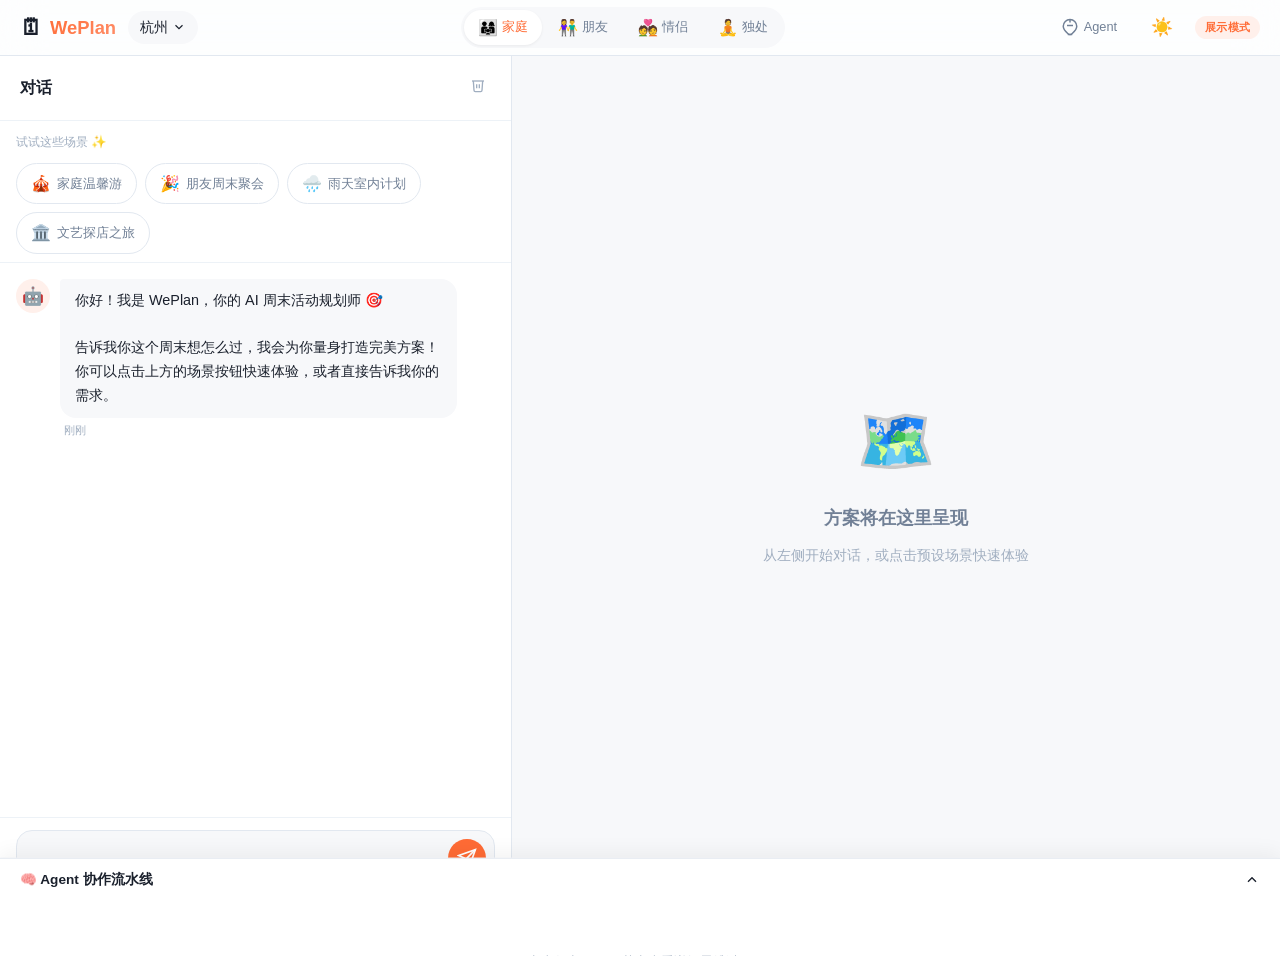
==== frontend/demo/index.html @ d8382e89 "feat: WePlan v1.0 — AI 周末生活规划师 美团 AI Hackathon 2026 赛题06 完整参赛作品  - 7-Agent 多智能体协作架构 (Orchestrator/Co" ====
<!DOCTYPE html>
<html lang="zh-CN" data-theme="light">
<head>
  <meta charset="UTF-8">
  <meta name="viewport" content="width=device-width, initial-scale=1.0">
  <title>WePlan · AI 周末生活规划师</title>
  <link rel="stylesheet" href="style.css">
  <link rel="icon" href="data:image/svg+xml,<svg xmlns='http://www.w3.org/2000/svg' viewBox='0 0 100 100'><text y='.9em' font-size='90'>🗓</text></svg>">
</head>
<body>
  <!-- 顶部导航栏 -->
  <nav class="navbar">
    <div class="nav-left">
      <div class="logo">
        <span class="logo-icon">🗓</span>
        <span class="logo-text">WePlan</span>
      </div>
      <div class="city-selector" id="citySelector">
        <span class="city-name">杭州</span>
        <svg class="chevron-down" width="16" height="16" viewBox="0 0 24 24" fill="none" stroke="currentColor" stroke-width="2"><polyline points="6 9 12 15 18 9"/></svg>
        <div class="city-dropdown" id="cityDropdown">
          <div class="city-option active" data-city="杭州">杭州</div>
          <div class="city-option" data-city="北京">北京</div>
          <div class="city-option" data-city="上海">上海</div>
          <div class="city-option" data-city="深圳">深圳</div>
          <div class="city-option" data-city="成都">成都</div>
        </div>
      </div>
    </div>
    <div class="nav-center">
      <div class="mode-tabs">
        <button class="mode-tab active" data-mode="family">
          <span class="mode-icon">👨‍👩‍👧</span>
          <span class="mode-label">家庭</span>
        </button>
        <button class="mode-tab" data-mode="friends">
          <span class="mode-icon">👫</span>
          <span class="mode-label">朋友</span>
        </button>
        <button class="mode-tab" data-mode="couple">
          <span class="mode-icon">💑</span>
          <span class="mode-label">情侣</span>
        </button>
        <button class="mode-tab" data-mode="solo">
          <span class="mode-icon">🧘</span>
          <span class="mode-label">独处</span>
        </button>
      </div>
    </div>
    <div class="nav-right">
      <button class="nav-btn thinking-toggle" id="thinkingToggle" title="Agent 思维面板">
        <svg width="18" height="18" viewBox="0 0 24 24" fill="none" stroke="currentColor" stroke-width="2"><path d="M12 2a9 9 0 0 1 9 9c0 3.9-3.2 7.2-6 9.6-.8.7-1.7 1.4-3 1.4s-2.2-.7-3-1.4C6.2 18.2 3 14.9 3 11a9 9 0 0 1 9-9z"/><path d="M9 22h6"/><path d="M12 2v4"/><path d="M8 10h8"/></svg>
        <span>Agent</span>
      </button>
      <button class="nav-btn theme-toggle" id="themeToggle" title="切换主题">
        <span class="theme-icon-light">☀️</span>
        <span class="theme-icon-dark">🌙</span>
      </button>
      <div class="mode-badge" id="modeBadge">展示模式</div>
    </div>
  </nav>

  <!-- 主内容区 -->
  <main class="main-content">
    <!-- 左侧聊天区 -->
    <aside class="chat-panel" id="chatPanel">
      <div class="chat-header">
        <h2>对话</h2>
        <button class="clear-btn" id="clearChat" title="清空对话">
          <svg width="16" height="16" viewBox="0 0 24 24" fill="none" stroke="currentColor" stroke-width="2"><polyline points="3 6 5 6 21 6"/><path d="M19 6l-1 14a2 2 0 0 1-2 2H8a2 2 0 0 1-2-2L5 6"/><path d="M10 11v6"/><path d="M14 11v6"/></svg>
        </button>
      </div>

      <!-- 预设场景区 -->
      <div class="preset-scenes" id="presetScenes">
        <div class="preset-title">试试这些场景 ✨</div>
        <div class="preset-buttons">
          <button class="preset-btn" data-case="family-park">
            <span class="preset-emoji">🎪</span>
            <span class="preset-text">家庭温馨游</span>
          </button>
          <button class="preset-btn" data-case="friends-gathering">
            <span class="preset-emoji">🎉</span>
            <span class="preset-text">朋友周末聚会</span>
          </button>
          <button class="preset-btn" data-case="rainy-indoor">
            <span class="preset-emoji">🌧️</span>
            <span class="preset-text">雨天室内计划</span>
          </button>
          <button class="preset-btn" data-case="culture-tour">
            <span class="preset-emoji">🏛️</span>
            <span class="preset-text">文艺探店之旅</span>
          </button>
        </div>
      </div>

      <!-- 消息列表 -->
      <div class="chat-messages" id="chatMessages">
        <div class="message ai-message welcome-message">
          <div class="avatar ai-avatar">🤖</div>
          <div class="message-content">
            <div class="message-bubble">
              你好！我是 WePlan，你的 AI 周末活动规划师 🎯<br><br>
              告诉我你这个周末想怎么过，我会为你量身打造完美方案！你可以点击上方的场景按钮快速体验，或者直接告诉我你的需求。
            </div>
            <div class="message-time">刚刚</div>
          </div>
        </div>
      </div>

      <!-- 输入区 -->
      <div class="chat-input-area">
        <div class="input-wrapper">
          <textarea class="chat-input" id="chatInput" placeholder="描述你的周末计划需求..." rows="1"></textarea>
          <button class="send-btn" id="sendBtn" title="发送">
            <svg width="20" height="20" viewBox="0 0 24 24" fill="none" stroke="currentColor" stroke-width="2"><line x1="22" y1="2" x2="11" y2="13"/><polygon points="22 2 15 22 11 13 2 9 22 2"/></svg>
          </button>
        </div>
      </div>
    </aside>

    <!-- 右侧方案预览面板 -->
    <section class="canvas-panel" id="canvasPanel">
      <!-- 空状态 -->
      <div class="canvas-empty" id="canvasEmpty">
        <div class="empty-illustration">
          <div class="empty-icon">🗺️</div>
          <h3>方案将在这里呈现</h3>
          <p>从左侧开始对话，或点击预设场景快速体验</p>
        </div>
      </div>

      <!-- 方案内容（初始隐藏） -->
      <div class="canvas-content" id="canvasContent" style="display:none;">
        <!-- Tab 标签 -->
        <div class="plan-tabs" id="planTabs">
          <button class="plan-tab active" data-plan="0">
            <span class="tab-icon">🌟</span> 方案 A
          </button>
          <button class="plan-tab" data-plan="1">
            <span class="tab-icon">💡</span> 方案 B
          </button>
          <button class="plan-tab" data-plan="2">
            <span class="tab-icon">🎯</span> 方案 C
          </button>
        </div>

        <!-- 方案标题区 -->
        <div class="plan-header" id="planHeader">
          <h2 class="plan-title" id="planTitle"></h2>
          <p class="plan-subtitle" id="planSubtitle"></p>
        </div>

        <!-- 雷达图对比区 -->
        <div class="radar-section" id="radarSection">
          <div class="radar-container">
            <canvas id="radarCanvas" width="280" height="280"></canvas>
          </div>
          <div class="radar-legend" id="radarLegend"></div>
        </div>

        <!-- 时间线区域 -->
        <div class="timeline-section" id="timelineSection">
          <h3 class="section-title">
            <svg width="18" height="18" viewBox="0 0 24 24" fill="none" stroke="currentColor" stroke-width="2"><circle cx="12" cy="12" r="10"/><polyline points="12 6 12 12 16 14"/></svg>
            行程安排
          </h3>
          <div class="timeline" id="timeline"></div>
        </div>

        <!-- 底部统计与操作 -->
        <div class="plan-footer" id="planFooter">
          <div class="plan-stats">
            <div class="stat-item">
              <span class="stat-icon">💰</span>
              <span class="stat-label">预计花费</span>
              <span class="stat-value" id="statCost">--</span>
            </div>
            <div class="stat-item">
              <span class="stat-icon">⏱</span>
              <span class="stat-label">总时长</span>
              <span class="stat-value" id="statDuration">--</span>
            </div>
            <div class="stat-item">
              <span class="stat-icon">📍</span>
              <span class="stat-label">活动数</span>
              <span class="stat-value" id="statCount">--</span>
            </div>
          </div>
          <div class="plan-actions">
            <button class="action-btn primary-btn" id="executeBtn">
              <span class="btn-icon">✅</span> 一键执行
            </button>
            <button class="action-btn secondary-btn" id="shareBtn">
              <span class="btn-icon">📤</span> 分享
            </button>
            <button class="action-btn secondary-btn" id="voteBtn">
              <span class="btn-icon">🗳</span> 投票
            </button>
          </div>
        </div>
      </div>
    </section>
  </main>

  <!-- Agent 思维面板 -->
  <div class="thinking-panel" id="thinkingPanel">
    <div class="thinking-toggle-bar" id="thinkingToggleBar">
      <span class="thinking-bar-label">🧠 Agent 协作流水线</span>
      <span class="thinking-bar-status" id="thinkingBarStatus"></span>
      <svg class="thinking-chevron" width="16" height="16" viewBox="0 0 24 24" fill="none" stroke="currentColor" stroke-width="2"><polyline points="18 15 12 9 6 15"/></svg>
    </div>
    <div class="thinking-content" id="thinkingContent">
      <div class="pipeline" id="pipeline"></div>
      <div class="agent-detail" id="agentDetail">
        <div class="detail-placeholder">点击任意 Agent 节点查看详细思维过程</div>
      </div>
    </div>
  </div>

  <!-- 投票弹窗 -->
  <div class="modal-overlay" id="voteModal" style="display:none;">
    <div class="modal-content vote-modal">
      <div class="modal-header">
        <h3>📊 方案投票</h3>
        <button class="modal-close" data-modal="voteModal">&times;</button>
      </div>
      <div class="modal-body" id="voteBody"></div>
      <div class="modal-footer">
        <button class="action-btn primary-btn" id="submitVote">提交投票</button>
      </div>
    </div>
  </div>

  <!-- 分享弹窗 -->
  <div class="modal-overlay" id="shareModal" style="display:none;">
    <div class="modal-content share-modal">
      <div class="modal-header">
        <h3>📤 分享方案</h3>
        <button class="modal-close" data-modal="shareModal">&times;</button>
      </div>
      <div class="modal-body share-body">
        <div class="share-preview" id="sharePreview"></div>
        <div class="share-link-area">
          <input type="text" class="share-link-input" id="shareLinkInput" readonly>
          <button class="copy-btn" id="copyLinkBtn">复制链接</button>
        </div>
        <div class="share-channels">
          <button class="share-channel" data-channel="wechat">
            <span class="channel-icon">💬</span>
            <span>微信</span>
          </button>
          <button class="share-channel" data-channel="weibo">
            <span class="channel-icon">📱</span>
            <span>微博</span>
          </button>
          <button class="share-channel" data-channel="link">
            <span class="channel-icon">🔗</span>
            <span>复制链接</span>
          </button>
        </div>
      </div>
    </div>
  </div>

  <!-- 执行进度弹窗 -->
  <div class="modal-overlay" id="executeModal" style="display:none;">
    <div class="modal-content execute-modal">
      <div class="modal-header">
        <h3>⚡ 一键执行</h3>
        <button class="modal-close" data-modal="executeModal">&times;</button>
      </div>
      <div class="modal-body" id="executeBody"></div>
    </div>
  </div>

  <!-- 移动端底部标签栏 -->
  <div class="mobile-tabs" id="mobileTabs">
    <button class="mobile-tab active" data-panel="chat">
      <svg width="20" height="20" viewBox="0 0 24 24" fill="none" stroke="currentColor" stroke-width="2"><path d="M21 15a2 2 0 0 1-2 2H7l-4 4V5a2 2 0 0 1 2-2h14a2 2 0 0 1 2 2z"/></svg>
      <span>对话</span>
    </button>
    <button class="mobile-tab" data-panel="canvas">
      <svg width="20" height="20" viewBox="0 0 24 24" fill="none" stroke="currentColor" stroke-width="2"><rect x="3" y="3" width="18" height="18" rx="2"/><line x1="3" y1="9" x2="21" y2="9"/><line x1="9" y1="21" x2="9" y2="9"/></svg>
      <span>方案</span>
    </button>
  </div>

  <script src="app.js"></script>
</body>
</html>
---- frontend/demo/style.css ----
/* ============================================================
   WePlan · AI 周末生活规划师 — 样式表
   ============================================================ */

/* ---------- CSS 变量 / 主题系统 ---------- */
:root,
[data-theme="light"] {
  --primary: #FF6B35;
  --primary-hover: #E85A28;
  --primary-light: #FFF0EB;
  --primary-glass: rgba(255, 107, 53, 0.12);
  --accent: #2B6CB0;
  --accent-light: #EBF4FF;
  --success: #38A169;
  --success-light: #E6FFFA;
  --warning: #ECC94B;
  --warning-light: #FFFFF0;
  --danger: #E53E3E;
  --danger-light: #FFF5F5;

  --bg: #F7F8FA;
  --bg-alt: #FFFFFF;
  --card: #FFFFFF;
  --card-hover: #F7F8FA;
  --text: #1A202C;
  --text-secondary: #718096;
  --text-muted: #A0AEC0;
  --border: #E2E8F0;
  --border-light: #EDF2F7;
  --shadow-sm: 0 1px 3px rgba(0,0,0,.06);
  --shadow-md: 0 4px 12px rgba(0,0,0,.08);
  --shadow-lg: 0 8px 30px rgba(0,0,0,.1);
  --shadow-xl: 0 20px 60px rgba(0,0,0,.12);

  --nav-bg: rgba(255,255,255,.78);
  --chat-bg: #FFFFFF;
  --user-bubble: #2B6CB0;
  --user-bubble-text: #FFFFFF;
  --ai-bubble: #F7F8FA;
  --ai-bubble-text: #1A202C;
  --input-bg: #F7F8FA;
  --modal-overlay: rgba(0,0,0,.45);
  --radius-sm: 8px;
  --radius-md: 12px;
  --radius-lg: 16px;
  --radius-xl: 20px;
  --radius-full: 9999px;
  --transition-fast: 150ms ease;
  --transition-normal: 250ms ease;
  --transition-slow: 400ms cubic-bezier(.4,0,.2,1);
}

[data-theme="dark"] {
  --bg: #0F0F0F;
  --bg-alt: #161616;
  --card: #1A1A1A;
  --card-hover: #222222;
  --text: #E2E8F0;
  --text-secondary: #A0AEC0;
  --text-muted: #4A5568;
  --border: #2D3748;
  --border-light: #1E2533;
  --shadow-sm: 0 1px 3px rgba(0,0,0,.3);
  --shadow-md: 0 4px 12px rgba(0,0,0,.4);
  --shadow-lg: 0 8px 30px rgba(0,0,0,.5);
  --shadow-xl: 0 20px 60px rgba(0,0,0,.6);

  --nav-bg: rgba(15,15,15,.85);
  --chat-bg: #161616;
  --primary-light: #2A1A12;
  --accent-light: #1A2535;
  --success-light: #1A2E25;
  --user-bubble: #2B6CB0;
  --user-bubble-text: #FFFFFF;
  --ai-bubble: #222222;
  --ai-bubble-text: #E2E8F0;
  --input-bg: #1A1A1A;
  --modal-overlay: rgba(0,0,0,.7);
}

/* ---------- Reset ---------- */
*,
*::before,
*::after {
  margin: 0;
  padding: 0;
  box-sizing: border-box;
}

html {
  font-size: 16px;
  scroll-behavior: smooth;
  -webkit-font-smoothing: antialiased;
  -moz-osx-font-smoothing: grayscale;
}

body {
  font-family: -apple-system, BlinkMacSystemFont, "Segoe UI", Roboto,
    "Helvetica Neue", Arial, "PingFang SC", "Microsoft YaHei", sans-serif;
  background: var(--bg);
  color: var(--text);
  line-height: 1.6;
  overflow: hidden;
  height: 100vh;
}

button {
  cursor: pointer;
  border: none;
  background: none;
  font: inherit;
  color: inherit;
}

input, textarea {
  border: none;
  outline: none;
  font: inherit;
  color: inherit;
  background: none;
}

/* ---------- 导航栏 ---------- */
.navbar {
  position: fixed;
  top: 0;
  left: 0;
  right: 0;
  z-index: 100;
  height: 56px;
  display: flex;
  align-items: center;
  justify-content: space-between;
  padding: 0 20px;
  background: var(--nav-bg);
  backdrop-filter: blur(20px) saturate(1.8);
  -webkit-backdrop-filter: blur(20px) saturate(1.8);
  border-bottom: 1px solid var(--border);
}

.nav-left,
.nav-right {
  display: flex;
  align-items: center;
  gap: 12px;
}

.logo {
  display: flex;
  align-items: center;
  gap: 8px;
  font-weight: 700;
  font-size: 1.15rem;
  user-select: none;
}

.logo-icon {
  font-size: 1.4rem;
}

.logo-text {
  background: linear-gradient(135deg, var(--primary), #FF8F6B);
  -webkit-background-clip: text;
  -webkit-text-fill-color: transparent;
  background-clip: text;
}

/* 城市选择器 */
.city-selector {
  position: relative;
  display: flex;
  align-items: center;
  gap: 4px;
  padding: 5px 12px;
  border-radius: var(--radius-full);
  background: var(--input-bg);
  cursor: pointer;
  font-size: .875rem;
  transition: background var(--transition-fast);
}

.city-selector:hover {
  background: var(--border);
}

.chevron-down {
  width: 14px;
  height: 14px;
  transition: transform var(--transition-fast);
}

.city-selector.open .chevron-down {
  transform: rotate(180deg);
}

.city-dropdown {
  position: absolute;
  top: calc(100% + 6px);
  left: 0;
  min-width: 120px;
  background: var(--card);
  border: 1px solid var(--border);
  border-radius: var(--radius-md);
  box-shadow: var(--shadow-lg);
  opacity: 0;
  visibility: hidden;
  transform: translateY(-8px);
  transition: all var(--transition-fast);
  z-index: 10;
}

.city-selector.open .city-dropdown {
  opacity: 1;
  visibility: visible;
  transform: translateY(0);
}

.city-option {
  padding: 8px 14px;
  font-size: .875rem;
  cursor: pointer;
  transition: background var(--transition-fast);
}

.city-option:first-child { border-radius: var(--radius-md) var(--radius-md) 0 0; }
.city-option:last-child { border-radius: 0 0 var(--radius-md) var(--radius-md); }
.city-option:hover { background: var(--primary-light); color: var(--primary); }
.city-option.active { color: var(--primary); font-weight: 600; }

/* 模式切换标签 */
.nav-center {
  display: flex;
  align-items: center;
}

.mode-tabs {
  display: flex;
  gap: 2px;
  padding: 3px;
  background: var(--input-bg);
  border-radius: var(--radius-full);
}

.mode-tab {
  display: flex;
  align-items: center;
  gap: 4px;
  padding: 5px 14px;
  border-radius: var(--radius-full);
  font-size: .8rem;
  font-weight: 500;
  color: var(--text-secondary);
  transition: all var(--transition-fast);
}

.mode-tab:hover {
  color: var(--text);
}

.mode-tab.active {
  background: var(--card);
  color: var(--primary);
  box-shadow: var(--shadow-sm);
}

.mode-icon { font-size: 1rem; }
.mode-label { white-space: nowrap; }

/* 右侧按钮 */
.nav-btn {
  display: flex;
  align-items: center;
  gap: 5px;
  padding: 6px 12px;
  border-radius: var(--radius-full);
  font-size: .8rem;
  color: var(--text-secondary);
  transition: all var(--transition-fast);
}

.nav-btn:hover {
  background: var(--input-bg);
  color: var(--text);
}

.nav-btn.active {
  background: var(--primary-light);
  color: var(--primary);
}

.theme-toggle {
  padding: 6px 10px;
  font-size: 1.1rem;
}

[data-theme="light"] .theme-icon-dark,
[data-theme="dark"] .theme-icon-light {
  display: none;
}

.mode-badge {
  padding: 3px 10px;
  border-radius: var(--radius-full);
  font-size: .7rem;
  font-weight: 600;
  background: var(--primary-light);
  color: var(--primary);
  letter-spacing: .02em;
}

.mode-badge.live {
  background: var(--success-light);
  color: var(--success);
}

/* ---------- 主内容布局 ---------- */
.main-content {
  display: flex;
  height: calc(100vh - 56px);
  margin-top: 56px;
}

/* ---------- 聊天面板 ---------- */
.chat-panel {
  width: 40%;
  min-width: 340px;
  max-width: 520px;
  display: flex;
  flex-direction: column;
  background: var(--chat-bg);
  border-right: 1px solid var(--border);
}

.chat-header {
  display: flex;
  align-items: center;
  justify-content: space-between;
  padding: 14px 20px;
  border-bottom: 1px solid var(--border-light);
}

.chat-header h2 {
  font-size: 1rem;
  font-weight: 600;
}

.clear-btn {
  padding: 5px;
  border-radius: var(--radius-sm);
  color: var(--text-muted);
  transition: all var(--transition-fast);
}

.clear-btn:hover {
  background: var(--danger-light);
  color: var(--danger);
}

/* 预设场景 */
.preset-scenes {
  padding: 12px 16px 8px;
  border-bottom: 1px solid var(--border-light);
}

.preset-title {
  font-size: .78rem;
  color: var(--text-muted);
  margin-bottom: 10px;
  font-weight: 500;
}

.preset-buttons {
  display: flex;
  flex-wrap: wrap;
  gap: 8px;
}

.preset-btn {
  display: flex;
  align-items: center;
  gap: 6px;
  padding: 7px 14px;
  border-radius: var(--radius-full);
  border: 1px solid var(--border);
  background: var(--bg-alt);
  font-size: .82rem;
  color: var(--text-secondary);
  transition: all var(--transition-fast);
  white-space: nowrap;
}

.preset-btn:hover {
  border-color: var(--primary);
  color: var(--primary);
  background: var(--primary-light);
  transform: translateY(-1px);
  box-shadow: var(--shadow-sm);
}

.preset-btn:active {
  transform: translateY(0);
}

.preset-emoji {
  font-size: 1rem;
}

/* 消息列表 */
.chat-messages {
  flex: 1;
  overflow-y: auto;
  padding: 16px;
  display: flex;
  flex-direction: column;
  gap: 16px;
  scroll-behavior: smooth;
}

.chat-messages::-webkit-scrollbar {
  width: 5px;
}

.chat-messages::-webkit-scrollbar-track {
  background: transparent;
}

.chat-messages::-webkit-scrollbar-thumb {
  background: var(--border);
  border-radius: 3px;
}

/* 消息气泡 */
.message {
  display: flex;
  gap: 10px;
  max-width: 92%;
  animation: messageSlideIn .35s cubic-bezier(.4,0,.2,1);
}

.user-message {
  align-self: flex-end;
  flex-direction: row-reverse;
}

.avatar {
  width: 34px;
  height: 34px;
  border-radius: 50%;
  display: flex;
  align-items: center;
  justify-content: center;
  font-size: 1.1rem;
  flex-shrink: 0;
}

.ai-avatar {
  background: var(--primary-light);
}

.user-avatar {
  background: var(--accent-light);
}

.message-content {
  display: flex;
  flex-direction: column;
  gap: 4px;
}

.user-message .message-content {
  align-items: flex-end;
}

.message-bubble {
  padding: 10px 15px;
  border-radius: var(--radius-lg);
  font-size: .9rem;
  line-height: 1.65;
  word-break: break-word;
}

.ai-message .message-bubble {
  background: var(--ai-bubble);
  color: var(--ai-bubble-text);
  border-top-left-radius: 4px;
}

.user-message .message-bubble {
  background: var(--user-bubble);
  color: var(--user-bubble-text);
  border-top-right-radius: 4px;
}

.message-time {
  font-size: .7rem;
  color: var(--text-muted);
  padding: 0 4px;
}

/* 打字机光标 */
.typing-cursor::after {
  content: "▋";
  animation: blink .8s infinite;
  color: var(--primary);
  margin-left: 2px;
}

@keyframes blink {
  0%, 100% { opacity: 1; }
  50% { opacity: 0; }
}

@keyframes messageSlideIn {
  from {
    opacity: 0;
    transform: translateY(12px);
  }
  to {
    opacity: 1;
    transform: translateY(0);
  }
}

/* 输入区 */
.chat-input-area {
  padding: 12px 16px 14px;
  border-top: 1px solid var(--border-light);
  background: var(--chat-bg);
}

.input-wrapper {
  display: flex;
  align-items: flex-end;
  gap: 8px;
  padding: 8px 8px 8px 16px;
  border-radius: var(--radius-lg);
  background: var(--input-bg);
  border: 1.5px solid var(--border);
  transition: border-color var(--transition-fast), box-shadow var(--transition-fast);
}

.input-wrapper:focus-within {
  border-color: var(--primary);
  box-shadow: 0 0 0 3px var(--primary-glass);
}

.chat-input {
  flex: 1;
  resize: none;
  max-height: 120px;
  font-size: .9rem;
  line-height: 1.5;
  background: transparent;
  color: var(--text);
}

.chat-input::placeholder {
  color: var(--text-muted);
}

.send-btn {
  width: 38px;
  height: 38px;
  border-radius: 50%;
  display: flex;
  align-items: center;
  justify-content: center;
  background: var(--primary);
  color: white;
  transition: all var(--transition-fast);
  flex-shrink: 0;
}

.send-btn:hover {
  background: var(--primary-hover);
  transform: scale(1.05);
}

.send-btn:active {
  transform: scale(.95);
}

/* ---------- 方案预览面板 ---------- */
.canvas-panel {
  flex: 1;
  overflow-y: auto;
  background: var(--bg);
  position: relative;
}

.canvas-panel::-webkit-scrollbar {
  width: 6px;
}

.canvas-panel::-webkit-scrollbar-thumb {
  background: var(--border);
  border-radius: 3px;
}

/* 空状态 */
.canvas-empty {
  display: flex;
  align-items: center;
  justify-content: center;
  height: 100%;
  text-align: center;
  padding: 40px;
}

.empty-illustration {
  display: flex;
  flex-direction: column;
  align-items: center;
  gap: 12px;
}

.empty-icon {
  font-size: 4rem;
  animation: float 3s ease-in-out infinite;
}

@keyframes float {
  0%, 100% { transform: translateY(0); }
  50% { transform: translateY(-10px); }
}

.empty-illustration h3 {
  font-size: 1.1rem;
  font-weight: 600;
  color: var(--text-secondary);
}

.empty-illustration p {
  font-size: .875rem;
  color: var(--text-muted);
}

/* 方案 Tab */
.canvas-content {
  padding: 0;
}

.plan-tabs {
  display: flex;
  gap: 4px;
  padding: 14px 20px 0;
  border-bottom: 1px solid var(--border-light);
  background: var(--bg-alt);
  position: sticky;
  top: 0;
  z-index: 10;
}

.plan-tab {
  padding: 10px 20px;
  font-size: .875rem;
  font-weight: 500;
  color: var(--text-secondary);
  border-bottom: 2.5px solid transparent;
  transition: all var(--transition-fast);
  display: flex;
  align-items: center;
  gap: 6px;
}

.plan-tab:hover {
  color: var(--text);
}

.plan-tab.active {
  color: var(--primary);
  border-bottom-color: var(--primary);
}

.tab-icon {
  font-size: 1rem;
}

/* 方案头部 */
.plan-header {
  padding: 20px 24px 12px;
}

.plan-title {
  font-size: 1.3rem;
  font-weight: 700;
  margin-bottom: 4px;
}

.plan-subtitle {
  font-size: .875rem;
  color: var(--text-secondary);
}

/* 雷达图 */
.radar-section {
  padding: 12px 24px 20px;
  display: flex;
  align-items: center;
  gap: 20px;
}

.radar-container {
  flex-shrink: 0;
}

#radarCanvas {
  display: block;
}

.radar-legend {
  display: flex;
  flex-direction: column;
  gap: 8px;
}

.legend-item {
  display: flex;
  align-items: center;
  gap: 8px;
  font-size: .82rem;
}

.legend-dot {
  width: 10px;
  height: 10px;
  border-radius: 50%;
  flex-shrink: 0;
}

/* 时间线 */
.timeline-section {
  padding: 0 24px 20px;
}

.section-title {
  display: flex;
  align-items: center;
  gap: 8px;
  font-size: .95rem;
  font-weight: 600;
  margin-bottom: 16px;
  color: var(--text);
}

.timeline {
  position: relative;
  padding-left: 28px;
}

.timeline::before {
  content: "";
  position: absolute;
  left: 9px;
  top: 8px;
  bottom: 8px;
  width: 2px;
  background: var(--border);
  border-radius: 1px;
}

.timeline-item {
  position: relative;
  margin-bottom: 16px;
  opacity: 0;
  transform: translateY(16px);
  animation: timelineAppear .5s cubic-bezier(.4,0,.2,1) forwards;
}

.timeline-item:last-child {
  margin-bottom: 0;
}

.timeline-dot {
  position: absolute;
  left: -28px;
  top: 16px;
  width: 20px;
  height: 20px;
  border-radius: 50%;
  background: var(--card);
  border: 2.5px solid var(--primary);
  display: flex;
  align-items: center;
  justify-content: center;
  font-size: .6rem;
  z-index: 2;
}

.timeline-dot.completed {
  background: var(--success);
  border-color: var(--success);
  color: white;
}

.timeline-dot.completed::after {
  content: "✓";
  font-size: .7rem;
  font-weight: bold;
}

.timeline-card {
  background: var(--card);
  border: 1px solid var(--border);
  border-radius: var(--radius-md);
  padding: 14px 16px;
  transition: all var(--transition-fast);
  cursor: pointer;
}

.timeline-card:hover {
  border-color: var(--primary);
  box-shadow: var(--shadow-md);
  transform: translateX(4px);
}

.timeline-card-header {
  display: flex;
  align-items: flex-start;
  justify-content: space-between;
  margin-bottom: 6px;
}

.timeline-time {
  font-size: .78rem;
  font-weight: 600;
  color: var(--primary);
  white-space: nowrap;
}

.timeline-card-title {
  display: flex;
  align-items: center;
  gap: 8px;
  font-size: .95rem;
  font-weight: 600;
}

.timeline-card-title .activity-icon {
  font-size: 1.15rem;
}

.timeline-card-subtitle {
  font-size: .82rem;
  color: var(--text-secondary);
  margin-bottom: 8px;
}

.timeline-tags {
  display: flex;
  flex-wrap: wrap;
  gap: 6px;
}

.timeline-tag {
  padding: 2px 10px;
  border-radius: var(--radius-full);
  font-size: .72rem;
  font-weight: 500;
}

.tag-rating {
  background: var(--warning-light);
  color: #B7791F;
}

.tag-price {
  background: var(--success-light);
  color: var(--success);
}

.tag-status {
  background: var(--accent-light);
  color: var(--accent);
}

.tag-booked {
  background: var(--success-light);
  color: var(--success);
}

.timeline-card-detail {
  margin-top: 10px;
  padding-top: 10px;
  border-top: 1px solid var(--border-light);
  font-size: .82rem;
  color: var(--text-secondary);
  line-height: 1.7;
  display: none;
}

.timeline-card.expanded .timeline-card-detail {
  display: block;
  animation: expandIn .3s ease;
}

@keyframes expandIn {
  from { opacity: 0; max-height: 0; }
  to { opacity: 1; max-height: 200px; }
}

@keyframes timelineAppear {
  to {
    opacity: 1;
    transform: translateY(0);
  }
}

/* 底部统计与操作 */
.plan-footer {
  padding: 16px 24px 24px;
  border-top: 1px solid var(--border-light);
  margin-top: 8px;
}

.plan-stats {
  display: flex;
  gap: 12px;
  margin-bottom: 16px;
}

.stat-item {
  flex: 1;
  display: flex;
  flex-direction: column;
  align-items: center;
  gap: 4px;
  padding: 12px;
  background: var(--bg);
  border-radius: var(--radius-md);
  border: 1px solid var(--border-light);
}

.stat-icon {
  font-size: 1.3rem;
}

.stat-label {
  font-size: .72rem;
  color: var(--text-muted);
}

.stat-value {
  font-size: 1.1rem;
  font-weight: 700;
  color: var(--text);
}

.plan-actions {
  display: flex;
  gap: 10px;
}

.action-btn {
  flex: 1;
  display: flex;
  align-items: center;
  justify-content: center;
  gap: 6px;
  padding: 11px 16px;
  border-radius: var(--radius-md);
  font-size: .875rem;
  font-weight: 600;
  transition: all var(--transition-fast);
}

.primary-btn {
  background: var(--primary);
  color: white;
}

.primary-btn:hover {
  background: var(--primary-hover);
  transform: translateY(-1px);
  box-shadow: 0 4px 14px rgba(255,107,53,.3);
}

.primary-btn:active {
  transform: translateY(0);
}

.secondary-btn {
  background: var(--card);
  color: var(--text);
  border: 1px solid var(--border);
}

.secondary-btn:hover {
  border-color: var(--primary);
  color: var(--primary);
  background: var(--primary-light);
}

.btn-icon {
  font-size: 1rem;
}

/* ---------- Agent 思维面板 ---------- */
.thinking-panel {
  position: fixed;
  bottom: 0;
  left: 0;
  right: 0;
  z-index: 90;
  background: var(--card);
  border-top: 1px solid var(--border);
  box-shadow: 0 -4px 20px rgba(0,0,0,.06);
  transform: translateY(calc(100% - 42px));
  transition: transform var(--transition-slow);
}

.thinking-panel.expanded {
  transform: translateY(0);
}

.thinking-toggle-bar {
  display: flex;
  align-items: center;
  gap: 10px;
  padding: 10px 20px;
  cursor: pointer;
  user-select: none;
}

.thinking-bar-label {
  font-size: .85rem;
  font-weight: 600;
}

.thinking-bar-status {
  flex: 1;
  font-size: .78rem;
  color: var(--text-muted);
}

.thinking-chevron {
  transition: transform var(--transition-fast);
}

.thinking-panel.expanded .thinking-chevron {
  transform: rotate(180deg);
}

.thinking-content {
  padding: 0 20px 16px;
  max-height: 260px;
  overflow-y: auto;
}

/* 流水线布局 */
.pipeline {
  display: flex;
  align-items: center;
  gap: 0;
  padding: 10px 0 14px;
  overflow-x: auto;
}

.pipeline::-webkit-scrollbar {
  height: 3px;
}

.pipeline-node {
  display: flex;
  flex-direction: column;
  align-items: center;
  gap: 6px;
  min-width: 80px;
  cursor: pointer;
  transition: transform var(--transition-fast);
}

.pipeline-node:hover {
  transform: translateY(-2px);
}

.node-icon {
  width: 42px;
  height: 42px;
  border-radius: 50%;
  display: flex;
  align-items: center;
  justify-content: center;
  font-size: 1.1rem;
  border: 2.5px solid var(--border);
  background: var(--card);
  transition: all var(--transition-normal);
  position: relative;
}

.node-icon.waiting {
  border-color: var(--border);
  color: var(--text-muted);
}

.node-icon.running {
  border-color: var(--primary);
  color: var(--primary);
  animation: pulse 1.5s ease-in-out infinite;
}

.node-icon.completed {
  border-color: var(--success);
  background: var(--success);
  color: white;
}

.node-icon.failed {
  border-color: var(--danger);
  background: var(--danger);
  color: white;
}

@keyframes pulse {
  0%, 100% { box-shadow: 0 0 0 0 rgba(255,107,53,.4); }
  50% { box-shadow: 0 0 0 8px rgba(255,107,53,0); }
}

.node-name {
  font-size: .7rem;
  font-weight: 500;
  color: var(--text-secondary);
  text-align: center;
  max-width: 76px;
  white-space: nowrap;
  overflow: hidden;
  text-overflow: ellipsis;
}

.pipeline-arrow {
  flex-shrink: 0;
  width: 32px;
  display: flex;
  align-items: center;
  justify-content: center;
  color: var(--border);
  margin-top: -18px;
}

.pipeline-arrow.active {
  color: var(--success);
}

/* Agent 详情 */
.agent-detail {
  padding: 10px 0;
  min-height: 60px;
}

.detail-placeholder {
  text-align: center;
  font-size: .82rem;
  color: var(--text-muted);
  padding: 16px;
}

.agent-detail-card {
  background: var(--bg);
  border-radius: var(--radius-md);
  padding: 14px 16px;
  border: 1px solid var(--border-light);
}

.agent-detail-header {
  display: flex;
  align-items: center;
  gap: 8px;
  margin-bottom: 8px;
  font-weight: 600;
  font-size: .88rem;
}

.agent-detail-text {
  font-size: .82rem;
  color: var(--text-secondary);
  line-height: 1.7;
  white-space: pre-wrap;
}

/* ---------- Modal ---------- */
.modal-overlay {
  position: fixed;
  inset: 0;
  z-index: 200;
  background: var(--modal-overlay);
  display: flex;
  align-items: center;
  justify-content: center;
  animation: fadeIn .2s ease;
  padding: 20px;
}

.modal-content {
  background: var(--card);
  border-radius: var(--radius-xl);
  width: 100%;
  max-width: 500px;
  max-height: 80vh;
  overflow-y: auto;
  box-shadow: var(--shadow-xl);
  animation: modalSlideIn .3s cubic-bezier(.4,0,.2,1);
}

@keyframes fadeIn {
  from { opacity: 0; }
  to { opacity: 1; }
}

@keyframes modalSlideIn {
  from {
    opacity: 0;
    transform: translateY(30px) scale(.96);
  }
  to {
    opacity: 1;
    transform: translateY(0) scale(1);
  }
}

.modal-header {
  display: flex;
  align-items: center;
  justify-content: space-between;
  padding: 18px 22px;
  border-bottom: 1px solid var(--border-light);
}

.modal-header h3 {
  font-size: 1.05rem;
  font-weight: 600;
}

.modal-close {
  width: 32px;
  height: 32px;
  border-radius: 50%;
  display: flex;
  align-items: center;
  justify-content: center;
  font-size: 1.2rem;
  color: var(--text-muted);
  transition: all var(--transition-fast);
}

.modal-close:hover {
  background: var(--bg);
  color: var(--text);
}

.modal-body {
  padding: 18px 22px;
}

.modal-footer {
  padding: 14px 22px 18px;
  border-top: 1px solid var(--border-light);
  display: flex;
  justify-content: flex-end;
}

/* 投票 */
.vote-item {
  display: flex;
  align-items: center;
  justify-content: space-between;
  padding: 12px 0;
  border-bottom: 1px solid var(--border-light);
}

.vote-item:last-child {
  border-bottom: none;
}

.vote-item-info {
  display: flex;
  align-items: center;
  gap: 10px;
}

.vote-item-icon {
  font-size: 1.2rem;
}

.vote-item-name {
  font-size: .875rem;
  font-weight: 500;
}

.vote-buttons {
  display: flex;
  gap: 6px;
}

.vote-btn {
  padding: 4px 10px;
  border-radius: var(--radius-full);
  font-size: .72rem;
  font-weight: 500;
  border: 1px solid var(--border);
  transition: all var(--transition-fast);
}

.vote-btn:hover { transform: scale(1.05); }

.vote-btn.love { border-color: #E53E3E; color: #E53E3E; }
.vote-btn.love.selected { background: #E53E3E; color: white; }
.vote-btn.ok { border-color: var(--success); color: var(--success); }
.vote-btn.ok.selected { background: var(--success); color: white; }
.vote-btn.concern { border-color: var(--warning); color: #B7791F; }
.vote-btn.concern.selected { background: var(--warning); color: #744210; }
.vote-btn.no { border-color: var(--text-muted); color: var(--text-muted); }
.vote-btn.no.selected { background: var(--text-muted); color: white; }

/* 分享 */
.share-body {
  display: flex;
  flex-direction: column;
  gap: 16px;
}

.share-preview {
  background: var(--bg);
  border-radius: var(--radius-md);
  padding: 16px;
  font-size: .85rem;
  line-height: 1.6;
  border: 1px solid var(--border-light);
}

.share-link-area {
  display: flex;
  gap: 8px;
}

.share-link-input {
  flex: 1;
  padding: 9px 14px;
  border-radius: var(--radius-md);
  background: var(--input-bg);
  border: 1px solid var(--border);
  font-size: .82rem;
  color: var(--text-secondary);
}

.copy-btn {
  padding: 9px 18px;
  border-radius: var(--radius-md);
  background: var(--primary);
  color: white;
  font-size: .82rem;
  font-weight: 600;
  white-space: nowrap;
  transition: background var(--transition-fast);
}

.copy-btn:hover {
  background: var(--primary-hover);
}

.share-channels {
  display: flex;
  gap: 12px;
  justify-content: center;
}

.share-channel {
  display: flex;
  flex-direction: column;
  align-items: center;
  gap: 6px;
  padding: 12px 20px;
  border-radius: var(--radius-md);
  border: 1px solid var(--border);
  font-size: .78rem;
  color: var(--text-secondary);
  transition: all var(--transition-fast);
}

.share-channel:hover {
  border-color: var(--primary);
  color: var(--primary);
  background: var(--primary-light);
}

.channel-icon {
  font-size: 1.5rem;
}

/* 执行进度 */
.execute-item {
  display: flex;
  align-items: center;
  gap: 12px;
  padding: 12px 0;
  border-bottom: 1px solid var(--border-light);
}

.execute-item:last-child {
  border-bottom: none;
}

.execute-icon {
  font-size: 1.2rem;
  width: 36px;
  height: 36px;
  display: flex;
  align-items: center;
  justify-content: center;
  border-radius: 50%;
  background: var(--bg);
  flex-shrink: 0;
}

.execute-info {
  flex: 1;
}

.execute-name {
  font-size: .875rem;
  font-weight: 500;
}

.execute-desc {
  font-size: .78rem;
  color: var(--text-muted);
}

.execute-status {
  font-size: 1.1rem;
}

.execute-status.pending::after { content: "⏳"; }
.execute-status.running::after { content: ""; }
.execute-status.done::after { content: ""; }

.execute-status.running {
  animation: spin 1s linear infinite;
}

@keyframes spin {
  from { transform: rotate(0deg); }
  to { transform: rotate(360deg); }
}

.execute-checkmark {
  display: inline-flex;
  align-items: center;
  justify-content: center;
  width: 24px;
  height: 24px;
  border-radius: 50%;
  background: var(--success);
  color: white;
  font-size: .8rem;
  animation: checkPop .4s cubic-bezier(.4,0,.2,1);
}

@keyframes checkPop {
  0% { transform: scale(0); }
  60% { transform: scale(1.2); }
  100% { transform: scale(1); }
}

/* ---------- 移动端标签栏 ---------- */
.mobile-tabs {
  display: none;
  position: fixed;
  bottom: 0;
  left: 0;
  right: 0;
  z-index: 95;
  background: var(--card);
  border-top: 1px solid var(--border);
  padding: 6px 0 env(safe-area-inset-bottom, 6px);
}

.mobile-tab {
  flex: 1;
  display: flex;
  flex-direction: column;
  align-items: center;
  gap: 2px;
  padding: 6px;
  font-size: .7rem;
  color: var(--text-muted);
  transition: color var(--transition-fast);
}

.mobile-tab.active {
  color: var(--primary);
}

/* ---------- 响应式 ---------- */
@media (max-width: 768px) {
  .navbar {
    padding: 0 12px;
    height: 50px;
  }

  .nav-center { display: none; }
  .mode-badge { display: none; }
  .thinking-toggle span { display: none; }

  .main-content {
    height: calc(100vh - 50px - 54px);
    margin-top: 50px;
  }

  .chat-panel {
    width: 100%;
    min-width: 0;
    max-width: 100%;
  }

  .canvas-panel {
    display: none;
    width: 100%;
  }

  .chat-panel.hidden { display: none; }
  .canvas-panel.visible {
    display: block;
  }

  .mobile-tabs {
    display: flex;
  }

  .thinking-panel {
    bottom: 54px;
  }

  .preset-buttons {
    flex-wrap: nowrap;
    overflow-x: auto;
    padding-bottom: 4px;
  }

  .plan-actions {
    flex-wrap: wrap;
  }

  .radar-section {
    flex-direction: column;
  }
}

@media (max-width: 480px) {
  .chat-input-area {
    padding: 8px 10px 10px;
  }

  .plan-header { padding: 14px 16px 8px; }
  .timeline-section { padding: 0 16px 16px; }
  .plan-footer { padding: 12px 16px 20px; }
  .plan-stats { flex-direction: column; }
}

/* ---------- 辅助工具类 ---------- */
.hidden { display: none !important; }
.sr-only {
  position: absolute;
  width: 1px;
  height: 1px;
  padding: 0;
  margin: -1px;
  overflow: hidden;
  clip: rect(0,0,0,0);
  border: 0;
}

/* 选中动画 */
@keyframes scaleIn {
  from { transform: scale(0); opacity: 0; }
  to { transform: scale(1); opacity: 1; }
}

/* 加载点动画 */
.loading-dots::after {
  content: "";
  animation: dots 1.5s steps(4, end) infinite;
}

@keyframes dots {
  0% { content: ""; }
  25% { content: "."; }
  50% { content: ".."; }
  75% { content: "..."; }
}

/* Toast 通知 */
.toast {
  position: fixed;
  top: 72px;
  left: 50%;
  transform: translateX(-50%) translateY(-10px);
  padding: 10px 22px;
  background: var(--text);
  color: var(--bg);
  border-radius: var(--radius-full);
  font-size: .85rem;
  font-weight: 500;
  box-shadow: var(--shadow-lg);
  z-index: 300;
  opacity: 0;
  transition: all var(--transition-normal);
  pointer-events: none;
}

.toast.show {
  opacity: 1;
  transform: translateX(-50%) translateY(0);
}
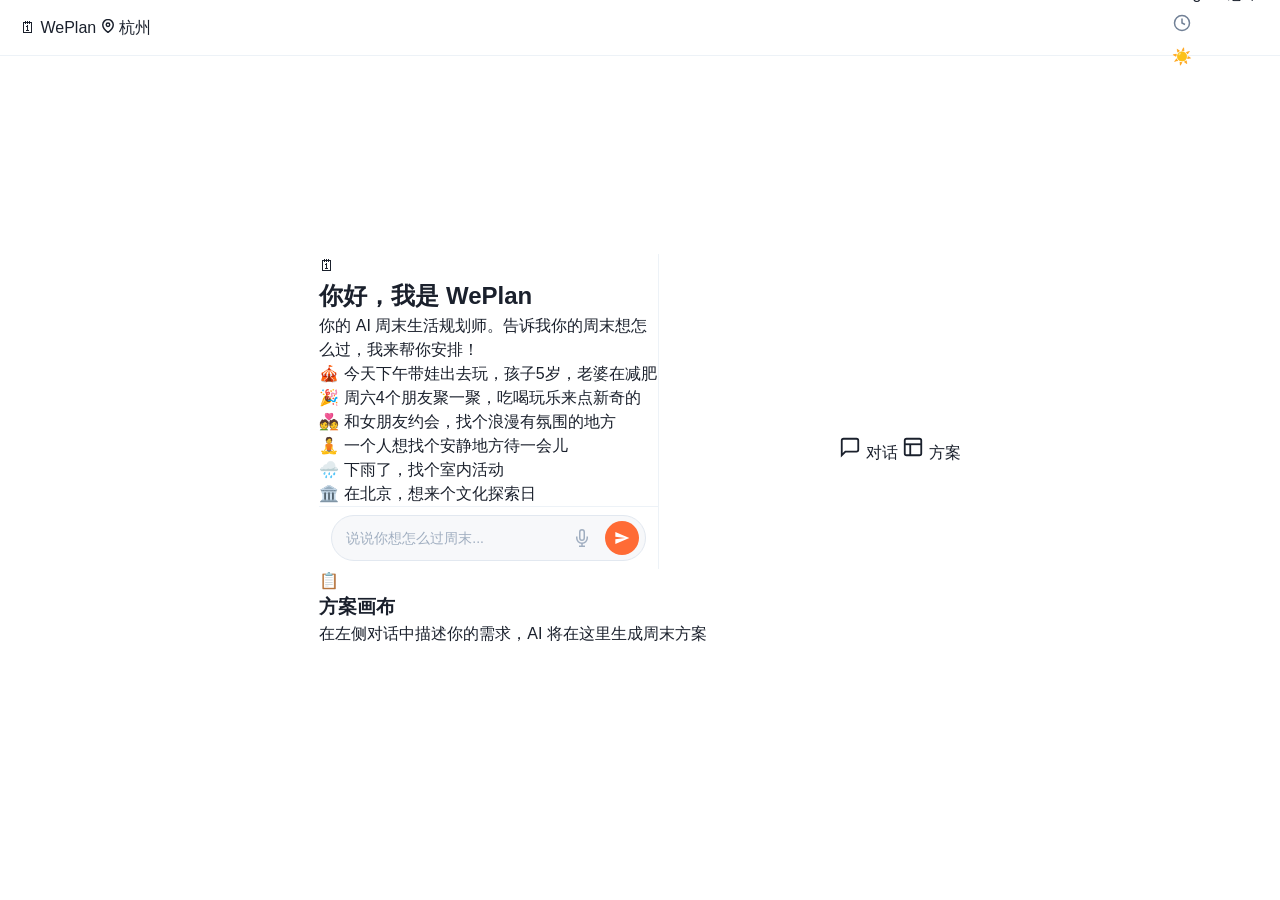
==== commit 491294c3: "feat: 桌面版 Demo 重建 + 比赛完整提交 - 重写 frontend/demo/ 三文件为桌面双栏布局（左聊天+右方案+地图） - 丰富 6 个预建案例（家庭/朋友/情侣/独处/雨天/北京" ====
--- a/frontend/demo/index.html
+++ b/frontend/demo/index.html
@@ -4,288 +4,197 @@
   <meta charset="UTF-8">
   <meta name="viewport" content="width=device-width, initial-scale=1.0">
   <title>WePlan · AI 周末生活规划师</title>
-  <link rel="stylesheet" href="style.css">
+  <link rel="stylesheet" href="style.css?v=20260517d">
   <link rel="icon" href="data:image/svg+xml,<svg xmlns='http://www.w3.org/2000/svg' viewBox='0 0 100 100'><text y='.9em' font-size='90'>🗓</text></svg>">
+  <script>window._AMapSecurityConfig = { securityJsCode: "d57dafc6b387f85f5ef1240ec33664fd" };</script>
 </head>
 <body>
-  <!-- 顶部导航栏 -->
-  <nav class="navbar">
-    <div class="nav-left">
-      <div class="logo">
-        <span class="logo-icon">🗓</span>
-        <span class="logo-text">WePlan</span>
-      </div>
-      <div class="city-selector" id="citySelector">
-        <span class="city-name">杭州</span>
-        <svg class="chevron-down" width="16" height="16" viewBox="0 0 24 24" fill="none" stroke="currentColor" stroke-width="2"><polyline points="6 9 12 15 18 9"/></svg>
-        <div class="city-dropdown" id="cityDropdown">
-          <div class="city-option active" data-city="杭州">杭州</div>
-          <div class="city-option" data-city="北京">北京</div>
-          <div class="city-option" data-city="上海">上海</div>
-          <div class="city-option" data-city="深圳">深圳</div>
-          <div class="city-option" data-city="成都">成都</div>
-        </div>
-      </div>
-    </div>
-    <div class="nav-center">
-      <div class="mode-tabs">
-        <button class="mode-tab active" data-mode="family">
-          <span class="mode-icon">👨‍👩‍👧</span>
-          <span class="mode-label">家庭</span>
-        </button>
-        <button class="mode-tab" data-mode="friends">
-          <span class="mode-icon">👫</span>
-          <span class="mode-label">朋友</span>
-        </button>
-        <button class="mode-tab" data-mode="couple">
-          <span class="mode-icon">💑</span>
-          <span class="mode-label">情侣</span>
-        </button>
-        <button class="mode-tab" data-mode="solo">
-          <span class="mode-icon">🧘</span>
-          <span class="mode-label">独处</span>
-        </button>
-      </div>
-    </div>
-    <div class="nav-right">
-      <button class="nav-btn thinking-toggle" id="thinkingToggle" title="Agent 思维面板">
-        <svg width="18" height="18" viewBox="0 0 24 24" fill="none" stroke="currentColor" stroke-width="2"><path d="M12 2a9 9 0 0 1 9 9c0 3.9-3.2 7.2-6 9.6-.8.7-1.7 1.4-3 1.4s-2.2-.7-3-1.4C6.2 18.2 3 14.9 3 11a9 9 0 0 1 9-9z"/><path d="M9 22h6"/><path d="M12 2v4"/><path d="M8 10h8"/></svg>
-        <span>Agent</span>
+
+  <!-- ====== Top Navbar ====== -->
+  <nav class="navbar" id="navbar">
+    <div class="navbar-left">
+      <span class="brand-logo">🗓 WePlan</span>
+      <span class="city-badge" id="locationDisplay">
+        <svg width="14" height="14" viewBox="0 0 24 24" fill="none" stroke="currentColor" stroke-width="2.5"><path d="M21 10c0 7-9 13-9 13s-9-6-9-13a9 9 0 0 1 18 0z"/><circle cx="12" cy="10" r="3"/></svg>
+        <span id="cityLabel">定位中...</span>
+      </span>
+    </div>
+    <div class="navbar-right">
+      <label class="toggle-switch" id="agentThinkingToggle" title="显示 Agent 思维过程">
+        <input type="checkbox" id="agentThinkingCheck" checked>
+        <span class="toggle-slider"></span>
+        <span class="toggle-label">Agent 思维</span>
+      </label>
+      <button class="icon-btn" id="historyBtn" title="历史记录">
+        <svg width="20" height="20" viewBox="0 0 24 24" fill="none" stroke="currentColor" stroke-width="2"><circle cx="12" cy="12" r="10"/><polyline points="12 6 12 12 16 14"/></svg>
       </button>
-      <button class="nav-btn theme-toggle" id="themeToggle" title="切换主题">
+      <button class="icon-btn" id="themeToggle" title="切换主题">
         <span class="theme-icon-light">☀️</span>
         <span class="theme-icon-dark">🌙</span>
       </button>
-      <div class="mode-badge" id="modeBadge">展示模式</div>
     </div>
   </nav>
 
-  <!-- 主内容区 -->
-  <main class="main-content">
-    <!-- 左侧聊天区 -->
-    <aside class="chat-panel" id="chatPanel">
-      <div class="chat-header">
-        <h2>对话</h2>
-        <button class="clear-btn" id="clearChat" title="清空对话">
-          <svg width="16" height="16" viewBox="0 0 24 24" fill="none" stroke="currentColor" stroke-width="2"><polyline points="3 6 5 6 21 6"/><path d="M19 6l-1 14a2 2 0 0 1-2 2H8a2 2 0 0 1-2-2L5 6"/><path d="M10 11v6"/><path d="M14 11v6"/></svg>
-        </button>
-      </div>
-
-      <!-- 预设场景区 -->
-      <div class="preset-scenes" id="presetScenes">
-        <div class="preset-title">试试这些场景 ✨</div>
-        <div class="preset-buttons">
-          <button class="preset-btn" data-case="family-park">
-            <span class="preset-emoji">🎪</span>
-            <span class="preset-text">家庭温馨游</span>
+  <!-- ====== Main Content: Dual Column ====== -->
+  <main class="main-container" id="mainContainer">
+
+    <!-- ── Left: Chat Panel (40%) ── -->
+    <section class="chat-panel" id="chatPanel">
+
+      <div class="chat-body" id="chatBody">
+        <!-- Welcome -->
+        <div class="welcome-block" id="welcomeBlock">
+          <div class="welcome-avatar">🗓</div>
+          <h2 class="welcome-title">你好，我是 WePlan</h2>
+          <p class="welcome-subtitle">你的 AI 周末生活规划师。告诉我你的周末想怎么过，我来帮你安排！</p>
+
+          <div class="preset-prompts" id="presetPrompts">
+            <button class="prompt-bubble" data-prompt="今天下午带娃出去玩，孩子5岁，老婆在减肥">🎪 今天下午带娃出去玩，孩子5岁，老婆在减肥</button>
+            <button class="prompt-bubble" data-prompt="周六4个朋友聚一聚，吃喝玩乐来点新奇的">🎉 周六4个朋友聚一聚，吃喝玩乐来点新奇的</button>
+            <button class="prompt-bubble" data-prompt="和女朋友约会，找个浪漫有氛围的地方">💑 和女朋友约会，找个浪漫有氛围的地方</button>
+            <button class="prompt-bubble" data-prompt="一个人想找个安静地方待一会儿">🧘 一个人想找个安静地方待一会儿</button>
+            <button class="prompt-bubble" data-prompt="下雨了，找个室内活动">🌧️ 下雨了，找个室内活动</button>
+            <button class="prompt-bubble" data-prompt="在北京，想来个文化探索日">🏛️ 在北京，想来个文化探索日</button>
+          </div>
+        </div>
+
+        <!-- Message list -->
+        <div class="message-list" id="messageList"></div>
+      </div>
+
+      <!-- Input bar -->
+      <div class="input-bar" id="inputBar">
+        <div class="input-wrapper">
+          <input type="text" class="chat-input" id="chatInput" placeholder="说说你想怎么过周末..." autocomplete="off">
+          <button class="mic-btn" id="micBtn" title="语音输入">
+            <svg width="18" height="18" viewBox="0 0 24 24" fill="none" stroke="currentColor" stroke-width="2"><path d="M12 1a3 3 0 0 0-3 3v8a3 3 0 0 0 6 0V4a3 3 0 0 0-3-3z"/><path d="M19 10v2a7 7 0 0 1-14 0v-2"/><line x1="12" y1="19" x2="12" y2="23"/><line x1="8" y1="23" x2="16" y2="23"/></svg>
           </button>
-          <button class="preset-btn" data-case="friends-gathering">
-            <span class="preset-emoji">🎉</span>
-            <span class="preset-text">朋友周末聚会</span>
+          <button class="send-btn" id="sendBtn" title="发送">
+            <svg width="18" height="18" viewBox="0 0 24 24" fill="currentColor"><path d="M2.01 21L23 12 2.01 3 2 10l15 2-15 2z"/></svg>
           </button>
-          <button class="preset-btn" data-case="rainy-indoor">
-            <span class="preset-emoji">🌧️</span>
-            <span class="preset-text">雨天室内计划</span>
-          </button>
-          <button class="preset-btn" data-case="culture-tour">
-            <span class="preset-emoji">🏛️</span>
-            <span class="preset-text">文艺探店之旅</span>
-          </button>
-        </div>
-      </div>
-
-      <!-- 消息列表 -->
-      <div class="chat-messages" id="chatMessages">
-        <div class="message ai-message welcome-message">
-          <div class="avatar ai-avatar">🤖</div>
-          <div class="message-content">
-            <div class="message-bubble">
-              你好！我是 WePlan，你的 AI 周末活动规划师 🎯<br><br>
-              告诉我你这个周末想怎么过，我会为你量身打造完美方案！你可以点击上方的场景按钮快速体验，或者直接告诉我你的需求。
-            </div>
-            <div class="message-time">刚刚</div>
-          </div>
-        </div>
-      </div>
-
-      <!-- 输入区 -->
-      <div class="chat-input-area">
-        <div class="input-wrapper">
-          <textarea class="chat-input" id="chatInput" placeholder="描述你的周末计划需求..." rows="1"></textarea>
-          <button class="send-btn" id="sendBtn" title="发送">
-            <svg width="20" height="20" viewBox="0 0 24 24" fill="none" stroke="currentColor" stroke-width="2"><line x1="22" y1="2" x2="11" y2="13"/><polygon points="22 2 15 22 11 13 2 9 22 2"/></svg>
-          </button>
-        </div>
-      </div>
-    </aside>
-
-    <!-- 右侧方案预览面板 -->
-    <section class="canvas-panel" id="canvasPanel">
-      <!-- 空状态 -->
-      <div class="canvas-empty" id="canvasEmpty">
-        <div class="empty-illustration">
-          <div class="empty-icon">🗺️</div>
-          <h3>方案将在这里呈现</h3>
-          <p>从左侧开始对话，或点击预设场景快速体验</p>
-        </div>
-      </div>
-
-      <!-- 方案内容（初始隐藏） -->
-      <div class="canvas-content" id="canvasContent" style="display:none;">
-        <!-- Tab 标签 -->
-        <div class="plan-tabs" id="planTabs">
-          <button class="plan-tab active" data-plan="0">
-            <span class="tab-icon">🌟</span> 方案 A
-          </button>
-          <button class="plan-tab" data-plan="1">
-            <span class="tab-icon">💡</span> 方案 B
-          </button>
-          <button class="plan-tab" data-plan="2">
-            <span class="tab-icon">🎯</span> 方案 C
-          </button>
-        </div>
-
-        <!-- 方案标题区 -->
-        <div class="plan-header" id="planHeader">
-          <h2 class="plan-title" id="planTitle"></h2>
-          <p class="plan-subtitle" id="planSubtitle"></p>
-        </div>
-
-        <!-- 雷达图对比区 -->
-        <div class="radar-section" id="radarSection">
-          <div class="radar-container">
+        </div>
+      </div>
+
+      <!-- Voice recording indicator -->
+      <div class="voice-indicator" id="voiceIndicator" style="display:none">
+        <div class="voice-waves"><span></span><span></span><span></span><span></span><span></span></div>
+        <div class="voice-text">松开发送，上滑取消</div>
+      </div>
+    </section>
+
+    <!-- ── Right: Plan Canvas Panel (60%) ── -->
+    <section class="plan-panel" id="planPanel">
+
+      <!-- Empty state -->
+      <div class="plan-empty" id="planEmpty">
+        <div class="empty-icon">📋</div>
+        <h3 class="empty-title">方案画布</h3>
+        <p class="empty-subtitle">在左侧对话中描述你的需求，AI 将在这里生成周末方案</p>
+      </div>
+
+      <!-- Plan content (initially hidden) -->
+      <div class="plan-content" id="planContent" style="display:none">
+
+        <!-- Plan A / B / C tabs -->
+        <div class="plan-tabs" id="planTabs"></div>
+
+        <!-- Map section -->
+        <div class="plan-map-section">
+          <div class="section-label">📍 路线地图</div>
+          <div class="map-wrapper" id="mapContainer"></div>
+        </div>
+
+        <!-- Radar chart -->
+        <div class="plan-radar-section">
+          <div class="section-label">📊 方案画像</div>
+          <div class="radar-wrapper">
             <canvas id="radarCanvas" width="280" height="280"></canvas>
           </div>
-          <div class="radar-legend" id="radarLegend"></div>
-        </div>
-
-        <!-- 时间线区域 -->
-        <div class="timeline-section" id="timelineSection">
-          <h3 class="section-title">
-            <svg width="18" height="18" viewBox="0 0 24 24" fill="none" stroke="currentColor" stroke-width="2"><circle cx="12" cy="12" r="10"/><polyline points="12 6 12 12 16 14"/></svg>
-            行程安排
-          </h3>
-          <div class="timeline" id="timeline"></div>
-        </div>
-
-        <!-- 底部统计与操作 -->
-        <div class="plan-footer" id="planFooter">
-          <div class="plan-stats">
-            <div class="stat-item">
-              <span class="stat-icon">💰</span>
-              <span class="stat-label">预计花费</span>
-              <span class="stat-value" id="statCost">--</span>
-            </div>
-            <div class="stat-item">
-              <span class="stat-icon">⏱</span>
-              <span class="stat-label">总时长</span>
-              <span class="stat-value" id="statDuration">--</span>
-            </div>
-            <div class="stat-item">
-              <span class="stat-icon">📍</span>
-              <span class="stat-label">活动数</span>
-              <span class="stat-value" id="statCount">--</span>
-            </div>
-          </div>
-          <div class="plan-actions">
-            <button class="action-btn primary-btn" id="executeBtn">
-              <span class="btn-icon">✅</span> 一键执行
-            </button>
-            <button class="action-btn secondary-btn" id="shareBtn">
-              <span class="btn-icon">📤</span> 分享
-            </button>
-            <button class="action-btn secondary-btn" id="voteBtn">
-              <span class="btn-icon">🗳</span> 投票
-            </button>
-          </div>
+        </div>
+
+        <!-- Timeline -->
+        <div class="plan-timeline-section">
+          <div class="section-label">🕐 时间线</div>
+          <div class="timeline-list" id="planTimeline"></div>
+        </div>
+
+        <!-- Stats -->
+        <div class="plan-stats" id="planStats"></div>
+
+        <!-- Action buttons -->
+        <div class="plan-actions" id="planActions">
+          <button class="action-btn primary" id="executeBtn">✅ 确认执行</button>
+          <button class="action-btn" id="shareBtn">📤 分享方案</button>
+          <button class="action-btn" id="cheaperBtn">💰 换个更省的</button>
+          <button class="action-btn" id="premiumBtn">✨ 换个更好的</button>
         </div>
       </div>
     </section>
   </main>
 
-  <!-- Agent 思维面板 -->
-  <div class="thinking-panel" id="thinkingPanel">
-    <div class="thinking-toggle-bar" id="thinkingToggleBar">
-      <span class="thinking-bar-label">🧠 Agent 协作流水线</span>
-      <span class="thinking-bar-status" id="thinkingBarStatus"></span>
-      <svg class="thinking-chevron" width="16" height="16" viewBox="0 0 24 24" fill="none" stroke="currentColor" stroke-width="2"><polyline points="18 15 12 9 6 15"/></svg>
-    </div>
-    <div class="thinking-content" id="thinkingContent">
-      <div class="pipeline" id="pipeline"></div>
-      <div class="agent-detail" id="agentDetail">
-        <div class="detail-placeholder">点击任意 Agent 节点查看详细思维过程</div>
-      </div>
-    </div>
-  </div>
-
-  <!-- 投票弹窗 -->
-  <div class="modal-overlay" id="voteModal" style="display:none;">
-    <div class="modal-content vote-modal">
-      <div class="modal-header">
-        <h3>📊 方案投票</h3>
-        <button class="modal-close" data-modal="voteModal">&times;</button>
-      </div>
-      <div class="modal-body" id="voteBody"></div>
-      <div class="modal-footer">
-        <button class="action-btn primary-btn" id="submitVote">提交投票</button>
-      </div>
-    </div>
-  </div>
-
-  <!-- 分享弹窗 -->
-  <div class="modal-overlay" id="shareModal" style="display:none;">
-    <div class="modal-content share-modal">
+  <!-- ====== Bottom: Agent Thinking Panel (collapsible) ====== -->
+  <div class="thinking-panel" id="thinkingPanel" style="display:none">
+    <div class="thinking-header" id="thinkingHeader">
+      <span class="thinking-title">🧠 Agent 思维过程</span>
+      <button class="thinking-collapse-btn" id="thinkingCollapseBtn">
+        <svg width="16" height="16" viewBox="0 0 24 24" fill="none" stroke="currentColor" stroke-width="2"><polyline points="6 9 12 15 18 9"/></svg>
+      </button>
+    </div>
+    <div class="thinking-body" id="thinkingBody">
+      <div class="thinking-pipeline" id="thinkingPipeline"></div>
+      <div class="thinking-detail" id="thinkingDetail"></div>
+    </div>
+  </div>
+
+  <!-- ====== Mobile Bottom Tab Bar (hidden on desktop) ====== -->
+  <div class="mobile-tabbar" id="mobileTabbar">
+    <button class="tab-item active" data-tab="chat" id="tabChat">
+      <svg width="22" height="22" viewBox="0 0 24 24" fill="none" stroke="currentColor" stroke-width="2"><path d="M21 15a2 2 0 0 1-2 2H7l-4 4V5a2 2 0 0 1 2-2h14a2 2 0 0 1 2 2z"/></svg>
+      <span>对话</span>
+    </button>
+    <button class="tab-item" data-tab="plan" id="tabPlan">
+      <svg width="22" height="22" viewBox="0 0 24 24" fill="none" stroke="currentColor" stroke-width="2"><rect x="3" y="3" width="18" height="18" rx="2"/><line x1="3" y1="9" x2="21" y2="9"/><line x1="9" y1="21" x2="9" y2="9"/></svg>
+      <span>方案</span>
+    </button>
+  </div>
+
+  <!-- ====== Modals ====== -->
+
+  <!-- Share modal -->
+  <div class="modal-overlay" id="shareModal" style="display:none">
+    <div class="modal-content">
       <div class="modal-header">
         <h3>📤 分享方案</h3>
-        <button class="modal-close" data-modal="shareModal">&times;</button>
-      </div>
-      <div class="modal-body share-body">
-        <div class="share-preview" id="sharePreview"></div>
-        <div class="share-link-area">
-          <input type="text" class="share-link-input" id="shareLinkInput" readonly>
-          <button class="copy-btn" id="copyLinkBtn">复制链接</button>
-        </div>
-        <div class="share-channels">
-          <button class="share-channel" data-channel="wechat">
-            <span class="channel-icon">💬</span>
-            <span>微信</span>
-          </button>
-          <button class="share-channel" data-channel="weibo">
-            <span class="channel-icon">📱</span>
-            <span>微博</span>
-          </button>
-          <button class="share-channel" data-channel="link">
-            <span class="channel-icon">🔗</span>
-            <span>复制链接</span>
-          </button>
-        </div>
-      </div>
-    </div>
-  </div>
-
-  <!-- 执行进度弹窗 -->
-  <div class="modal-overlay" id="executeModal" style="display:none;">
-    <div class="modal-content execute-modal">
+        <button class="modal-close" id="shareModalClose">&times;</button>
+      </div>
+      <div class="modal-body" id="shareBody"></div>
+    </div>
+  </div>
+
+  <!-- Execute progress modal -->
+  <div class="modal-overlay" id="executeModal" style="display:none">
+    <div class="modal-content">
       <div class="modal-header">
-        <h3>⚡ 一键执行</h3>
-        <button class="modal-close" data-modal="executeModal">&times;</button>
+        <h3>⚡ 执行中</h3>
+        <button class="modal-close" id="execModalClose">&times;</button>
       </div>
       <div class="modal-body" id="executeBody"></div>
     </div>
   </div>
 
-  <!-- 移动端底部标签栏 -->
-  <div class="mobile-tabs" id="mobileTabs">
-    <button class="mobile-tab active" data-panel="chat">
-      <svg width="20" height="20" viewBox="0 0 24 24" fill="none" stroke="currentColor" stroke-width="2"><path d="M21 15a2 2 0 0 1-2 2H7l-4 4V5a2 2 0 0 1 2-2h14a2 2 0 0 1 2 2z"/></svg>
-      <span>对话</span>
-    </button>
-    <button class="mobile-tab" data-panel="canvas">
-      <svg width="20" height="20" viewBox="0 0 24 24" fill="none" stroke="currentColor" stroke-width="2"><rect x="3" y="3" width="18" height="18" rx="2"/><line x1="3" y1="9" x2="21" y2="9"/><line x1="9" y1="21" x2="9" y2="9"/></svg>
-      <span>方案</span>
-    </button>
-  </div>
-
-  <script src="app.js"></script>
+  <!-- History drawer -->
+  <div class="history-drawer" id="historyDrawer" style="display:none">
+    <div class="drawer-header">
+      <h3>📋 历史记录</h3>
+      <button class="modal-close" id="historyClose">&times;</button>
+    </div>
+    <div class="drawer-body" id="historyList"></div>
+  </div>
+
+  <!-- Toast -->
+  <div class="toast" id="toast"></div>
+
+  <script src="https://webapi.amap.com/maps?v=2.0&key=e2b1bc957debb654563f44988a93440f&plugin=AMap.Scale,AMap.Driving,AMap.Transfer,AMap.Walking,AMap.Geocoder"></script>
+  <script src="app.js?v=20260517d"></script>
 </body>
 </html>
--- a/frontend/demo/style.css
+++ b/frontend/demo/style.css
@@ -1,8 +1,54 @@
 /* ============================================================
-   WePlan · AI 周末生活规划师 — 样式表
+   WePlan · Desktop-First Web Demo Stylesheet
+   Dual-column layout: 40% Chat + 60% Canvas
+   Light / Dark theme · Responsive mobile fallback
    ============================================================ */
 
-/* ---------- CSS 变量 / 主题系统 ---------- */
+/* ─── Reset ─── */
+*, *::before, *::after {
+  box-sizing: border-box;
+  margin: 0;
+  padding: 0;
+}
+
+html {
+  -webkit-text-size-adjust: 100%;
+  -webkit-font-smoothing: antialiased;
+  -moz-osx-font-smoothing: grayscale;
+}
+
+body {
+  font-family: -apple-system, BlinkMacSystemFont, 'PingFang SC', 'Helvetica Neue',
+    'Microsoft YaHei', 'Noto Sans SC', sans-serif;
+  height: 100vh;
+  overflow: hidden;
+  background: var(--bg);
+  color: var(--text);
+  line-height: 1.5;
+  transition: background .3s, color .3s;
+}
+
+button {
+  font: inherit;
+  cursor: pointer;
+  border: none;
+  background: none;
+  color: inherit;
+}
+
+input, textarea {
+  font: inherit;
+  border: none;
+  outline: none;
+  background: none;
+  color: inherit;
+}
+
+a { color: inherit; text-decoration: none; }
+ul, ol { list-style: none; }
+img { max-width: 100%; display: block; }
+
+/* ─── Theme: Light (default) ─── */
 :root,
 [data-theme="light"] {
   --primary: #FF6B35;
@@ -11,6 +57,7 @@
   --primary-glass: rgba(255, 107, 53, 0.12);
   --accent: #2B6CB0;
   --accent-light: #EBF4FF;
+
   --success: #38A169;
   --success-light: #E6FFFA;
   --warning: #ECC94B;
@@ -21,291 +68,187 @@
   --bg: #F7F8FA;
   --bg-alt: #FFFFFF;
   --card: #FFFFFF;
-  --card-hover: #F7F8FA;
+
   --text: #1A202C;
   --text-secondary: #718096;
   --text-muted: #A0AEC0;
+
   --border: #E2E8F0;
   --border-light: #EDF2F7;
-  --shadow-sm: 0 1px 3px rgba(0,0,0,.06);
-  --shadow-md: 0 4px 12px rgba(0,0,0,.08);
-  --shadow-lg: 0 8px 30px rgba(0,0,0,.1);
-  --shadow-xl: 0 20px 60px rgba(0,0,0,.12);
-
-  --nav-bg: rgba(255,255,255,.78);
-  --chat-bg: #FFFFFF;
-  --user-bubble: #2B6CB0;
-  --user-bubble-text: #FFFFFF;
-  --ai-bubble: #F7F8FA;
-  --ai-bubble-text: #1A202C;
-  --input-bg: #F7F8FA;
-  --modal-overlay: rgba(0,0,0,.45);
+
+  --shadow-sm: 0 1px 2px rgba(0, 0, 0, .05);
+  --shadow-md: 0 4px 12px rgba(0, 0, 0, .08);
+  --shadow-lg: 0 8px 24px rgba(0, 0, 0, .1);
+  --shadow-xl: 0 16px 48px rgba(0, 0, 0, .12);
+
+  --nav-bg: rgba(255, 255, 255, .78);
+
+  --bubble-user-bg: #2B6CB0;
+  --bubble-user-text: #FFFFFF;
+  --bubble-ai-bg: #F7F8FA;
+  --bubble-ai-text: #1A202C;
+
   --radius-sm: 8px;
   --radius-md: 12px;
   --radius-lg: 16px;
   --radius-xl: 20px;
   --radius-full: 9999px;
-  --transition-fast: 150ms ease;
-  --transition-normal: 250ms ease;
-  --transition-slow: 400ms cubic-bezier(.4,0,.2,1);
-}
-
+
+  --nav-height: 56px;
+}
+
+/* ─── Theme: Dark ─── */
 [data-theme="dark"] {
   --bg: #0F0F0F;
   --bg-alt: #161616;
   --card: #1A1A1A;
-  --card-hover: #222222;
+
   --text: #E2E8F0;
   --text-secondary: #A0AEC0;
   --text-muted: #4A5568;
+
   --border: #2D3748;
   --border-light: #1E2533;
-  --shadow-sm: 0 1px 3px rgba(0,0,0,.3);
-  --shadow-md: 0 4px 12px rgba(0,0,0,.4);
-  --shadow-lg: 0 8px 30px rgba(0,0,0,.5);
-  --shadow-xl: 0 20px 60px rgba(0,0,0,.6);
-
-  --nav-bg: rgba(15,15,15,.85);
-  --chat-bg: #161616;
-  --primary-light: #2A1A12;
-  --accent-light: #1A2535;
-  --success-light: #1A2E25;
-  --user-bubble: #2B6CB0;
-  --user-bubble-text: #FFFFFF;
-  --ai-bubble: #222222;
-  --ai-bubble-text: #E2E8F0;
-  --input-bg: #1A1A1A;
-  --modal-overlay: rgba(0,0,0,.7);
-}
-
-/* ---------- Reset ---------- */
-*,
-*::before,
-*::after {
-  margin: 0;
-  padding: 0;
-  box-sizing: border-box;
-}
-
-html {
-  font-size: 16px;
-  scroll-behavior: smooth;
-  -webkit-font-smoothing: antialiased;
-  -moz-osx-font-smoothing: grayscale;
-}
-
-body {
-  font-family: -apple-system, BlinkMacSystemFont, "Segoe UI", Roboto,
-    "Helvetica Neue", Arial, "PingFang SC", "Microsoft YaHei", sans-serif;
-  background: var(--bg);
-  color: var(--text);
-  line-height: 1.6;
-  overflow: hidden;
-  height: 100vh;
-}
-
-button {
-  cursor: pointer;
-  border: none;
-  background: none;
-  font: inherit;
-  color: inherit;
-}
-
-input, textarea {
-  border: none;
-  outline: none;
-  font: inherit;
-  color: inherit;
-  background: none;
-}
-
-/* ---------- 导航栏 ---------- */
+
+  --nav-bg: rgba(15, 15, 15, .85);
+
+  --shadow-sm: 0 1px 2px rgba(0, 0, 0, .2);
+  --shadow-md: 0 4px 12px rgba(0, 0, 0, .3);
+  --shadow-lg: 0 8px 24px rgba(0, 0, 0, .4);
+  --shadow-xl: 0 16px 48px rgba(0, 0, 0, .5);
+
+  --bubble-user-bg: #2B6CB0;
+  --bubble-user-text: #FFFFFF;
+  --bubble-ai-bg: #1A1A1A;
+  --bubble-ai-text: #E2E8F0;
+
+  --primary-light: rgba(255, 107, 53, .15);
+  --accent-light: rgba(43, 108, 176, .15);
+  --success-light: rgba(56, 161, 105, .15);
+  --warning-light: rgba(236, 201, 75, .15);
+  --danger-light: rgba(229, 62, 62, .15);
+}
+
+/* ─── Navbar ─── */
 .navbar {
   position: fixed;
   top: 0;
   left: 0;
   right: 0;
-  z-index: 100;
-  height: 56px;
+  height: var(--nav-height);
+  background: var(--nav-bg);
+  backdrop-filter: blur(16px) saturate(1.8);
+  -webkit-backdrop-filter: blur(16px) saturate(1.8);
+  border-bottom: 1px solid var(--border-light);
   display: flex;
   align-items: center;
   justify-content: space-between;
   padding: 0 20px;
-  background: var(--nav-bg);
-  backdrop-filter: blur(20px) saturate(1.8);
-  -webkit-backdrop-filter: blur(20px) saturate(1.8);
-  border-bottom: 1px solid var(--border);
-}
-
-.nav-left,
-.nav-right {
+  z-index: 1000;
+  transition: background .3s;
+}
+
+.nav-left {
   display: flex;
   align-items: center;
   gap: 12px;
-}
-
-.logo {
-  display: flex;
-  align-items: center;
-  gap: 8px;
+  min-width: 0;
+}
+
+.nav-logo {
+  font-size: 18px;
   font-weight: 700;
-  font-size: 1.15rem;
+  color: var(--primary);
+  letter-spacing: -.02em;
+  white-space: nowrap;
   user-select: none;
 }
 
-.logo-icon {
-  font-size: 1.4rem;
-}
-
-.logo-text {
-  background: linear-gradient(135deg, var(--primary), #FF8F6B);
-  -webkit-background-clip: text;
-  -webkit-text-fill-color: transparent;
-  background-clip: text;
-}
-
-/* 城市选择器 */
+.nav-logo span {
+  font-weight: 400;
+  color: var(--text-secondary);
+  font-size: 13px;
+  margin-left: 4px;
+}
+
 .city-selector {
-  position: relative;
-  display: flex;
-  align-items: center;
-  gap: 4px;
-  padding: 5px 12px;
+  display: flex;
+  align-items: center;
+  gap: 5px;
+  padding: 5px 12px 5px 10px;
+  background: var(--bg);
+  border: 1px solid var(--border);
   border-radius: var(--radius-full);
-  background: var(--input-bg);
+  font-size: 13px;
+  color: var(--text-secondary);
   cursor: pointer;
-  font-size: .875rem;
-  transition: background var(--transition-fast);
+  transition: all .2s;
+  white-space: nowrap;
 }
 
 .city-selector:hover {
-  background: var(--border);
-}
-
-.chevron-down {
+  border-color: var(--primary);
+  color: var(--primary);
+  background: var(--primary-light);
+}
+
+.city-selector svg {
   width: 14px;
   height: 14px;
-  transition: transform var(--transition-fast);
-}
-
-.city-selector.open .chevron-down {
-  transform: rotate(180deg);
-}
-
-.city-dropdown {
-  position: absolute;
-  top: calc(100% + 6px);
-  left: 0;
-  min-width: 120px;
-  background: var(--card);
-  border: 1px solid var(--border);
-  border-radius: var(--radius-md);
-  box-shadow: var(--shadow-lg);
-  opacity: 0;
-  visibility: hidden;
-  transform: translateY(-8px);
-  transition: all var(--transition-fast);
-  z-index: 10;
-}
-
-.city-selector.open .city-dropdown {
-  opacity: 1;
-  visibility: visible;
-  transform: translateY(0);
-}
-
-.city-option {
-  padding: 8px 14px;
-  font-size: .875rem;
-  cursor: pointer;
-  transition: background var(--transition-fast);
-}
-
-.city-option:first-child { border-radius: var(--radius-md) var(--radius-md) 0 0; }
-.city-option:last-child { border-radius: 0 0 var(--radius-md) var(--radius-md); }
-.city-option:hover { background: var(--primary-light); color: var(--primary); }
-.city-option.active { color: var(--primary); font-weight: 600; }
-
-/* 模式切换标签 */
+  flex-shrink: 0;
+}
+
 .nav-center {
   display: flex;
   align-items: center;
-}
-
-.mode-tabs {
-  display: flex;
-  gap: 2px;
-  padding: 3px;
-  background: var(--input-bg);
+  gap: 4px;
+}
+
+.nav-right {
+  display: flex;
+  align-items: center;
+  gap: 6px;
+  min-width: 0;
+}
+
+.nav-btn {
+  display: flex;
+  align-items: center;
+  justify-content: center;
+  width: 36px;
+  height: 36px;
+  border-radius: var(--radius-sm);
+  color: var(--text-secondary);
+  transition: all .2s;
+  position: relative;
+}
+
+.nav-btn:hover {
+  background: var(--bg);
+  color: var(--text);
+}
+
+.nav-btn.active {
+  color: var(--primary);
+  background: var(--primary-light);
+}
+
+.nav-btn svg {
+  width: 18px;
+  height: 18px;
+}
+
+.mode-badge {
+  display: inline-flex;
+  align-items: center;
+  gap: 4px;
+  padding: 4px 10px;
   border-radius: var(--radius-full);
-}
-
-.mode-tab {
-  display: flex;
-  align-items: center;
-  gap: 4px;
-  padding: 5px 14px;
-  border-radius: var(--radius-full);
-  font-size: .8rem;
-  font-weight: 500;
-  color: var(--text-secondary);
-  transition: all var(--transition-fast);
-}
-
-.mode-tab:hover {
-  color: var(--text);
-}
-
-.mode-tab.active {
-  background: var(--card);
-  color: var(--primary);
-  box-shadow: var(--shadow-sm);
-}
-
-.mode-icon { font-size: 1rem; }
-.mode-label { white-space: nowrap; }
-
-/* 右侧按钮 */
-.nav-btn {
-  display: flex;
-  align-items: center;
-  gap: 5px;
-  padding: 6px 12px;
-  border-radius: var(--radius-full);
-  font-size: .8rem;
-  color: var(--text-secondary);
-  transition: all var(--transition-fast);
-}
-
-.nav-btn:hover {
-  background: var(--input-bg);
-  color: var(--text);
-}
-
-.nav-btn.active {
-  background: var(--primary-light);
-  color: var(--primary);
-}
-
-.theme-toggle {
-  padding: 6px 10px;
-  font-size: 1.1rem;
-}
-
-[data-theme="light"] .theme-icon-dark,
-[data-theme="dark"] .theme-icon-light {
-  display: none;
-}
-
-.mode-badge {
-  padding: 3px 10px;
-  border-radius: var(--radius-full);
-  font-size: .7rem;
+  font-size: 11px;
   font-weight: 600;
-  background: var(--primary-light);
-  color: var(--primary);
   letter-spacing: .02em;
+  text-transform: uppercase;
+  white-space: nowrap;
 }
 
 .mode-badge.live {
@@ -313,22 +256,39 @@
   color: var(--success);
 }
 
-/* ---------- 主内容布局 ---------- */
+.mode-badge.demo {
+  background: var(--warning-light);
+  color: var(--warning);
+}
+
+.mode-badge::before {
+  content: '';
+  width: 6px;
+  height: 6px;
+  border-radius: 50%;
+  background: currentColor;
+  animation: pulse 2s infinite;
+}
+
+/* ─── Main Content ─── */
 .main-content {
   display: flex;
-  height: calc(100vh - 56px);
-  margin-top: 56px;
-}
-
-/* ---------- 聊天面板 ---------- */
+  flex-direction: row;
+  height: calc(100vh - var(--nav-height));
+  margin-top: var(--nav-height);
+}
+
+/* ─── Chat Panel ─── */
 .chat-panel {
   width: 40%;
   min-width: 340px;
   max-width: 520px;
   display: flex;
   flex-direction: column;
-  background: var(--chat-bg);
-  border-right: 1px solid var(--border);
+  border-right: 1px solid var(--border-light);
+  background: var(--bg-alt);
+  position: relative;
+  transition: background .3s;
 }
 
 .chat-header {
@@ -337,59 +297,66 @@
   justify-content: space-between;
   padding: 14px 20px;
   border-bottom: 1px solid var(--border-light);
+  flex-shrink: 0;
 }
 
 .chat-header h2 {
-  font-size: 1rem;
+  font-size: 15px;
   font-weight: 600;
-}
-
-.clear-btn {
-  padding: 5px;
-  border-radius: var(--radius-sm);
+  color: var(--text);
+}
+
+.chat-header-actions {
+  display: flex;
+  align-items: center;
+  gap: 6px;
+}
+
+.chat-clear-btn {
+  font-size: 12px;
   color: var(--text-muted);
-  transition: all var(--transition-fast);
-}
-
-.clear-btn:hover {
+  padding: 4px 10px;
+  border-radius: var(--radius-full);
+  transition: all .2s;
+}
+
+.chat-clear-btn:hover {
   background: var(--danger-light);
   color: var(--danger);
 }
 
-/* 预设场景 */
+/* ─── Preset Scenes ─── */
 .preset-scenes {
-  padding: 12px 16px 8px;
-  border-bottom: 1px solid var(--border-light);
-}
-
-.preset-title {
-  font-size: .78rem;
-  color: var(--text-muted);
-  margin-bottom: 10px;
-  font-weight: 500;
-}
-
-.preset-buttons {
-  display: flex;
-  flex-wrap: wrap;
+  display: flex;
   gap: 8px;
-}
-
-.preset-btn {
-  display: flex;
+  padding: 12px 20px;
+  overflow-x: auto;
+  flex-shrink: 0;
+  -webkit-overflow-scrolling: touch;
+  scrollbar-width: none;
+}
+
+.preset-scenes::-webkit-scrollbar {
+  display: none;
+}
+
+.scene-chip {
+  display: inline-flex;
   align-items: center;
   gap: 6px;
-  padding: 7px 14px;
+  padding: 8px 16px;
+  background: var(--bg);
+  border: 1px solid var(--border);
   border-radius: var(--radius-full);
-  border: 1px solid var(--border);
-  background: var(--bg-alt);
-  font-size: .82rem;
+  font-size: 13px;
   color: var(--text-secondary);
-  transition: all var(--transition-fast);
   white-space: nowrap;
-}
-
-.preset-btn:hover {
+  cursor: pointer;
+  transition: all .25s;
+  flex-shrink: 0;
+}
+
+.scene-chip:hover {
   border-color: var(--primary);
   color: var(--primary);
   background: var(--primary-light);
@@ -397,27 +364,28 @@
   box-shadow: var(--shadow-sm);
 }
 
-.preset-btn:active {
+.scene-chip:active {
   transform: translateY(0);
 }
 
-.preset-emoji {
-  font-size: 1rem;
-}
-
-/* 消息列表 */
+.scene-chip .chip-emoji {
+  font-size: 16px;
+}
+
+/* ─── Chat Messages ─── */
 .chat-messages {
   flex: 1;
   overflow-y: auto;
-  padding: 16px;
+  padding: 16px 20px;
   display: flex;
   flex-direction: column;
-  gap: 16px;
+  gap: 12px;
   scroll-behavior: smooth;
+  overscroll-behavior: contain;
 }
 
 .chat-messages::-webkit-scrollbar {
-  width: 5px;
+  width: 4px;
 }
 
 .chat-messages::-webkit-scrollbar-track {
@@ -426,149 +394,180 @@
 
 .chat-messages::-webkit-scrollbar-thumb {
   background: var(--border);
-  border-radius: 3px;
-}
-
-/* 消息气泡 */
+  border-radius: var(--radius-full);
+}
+
 .message {
   display: flex;
   gap: 10px;
-  max-width: 92%;
-  animation: messageSlideIn .35s cubic-bezier(.4,0,.2,1);
-}
-
-.user-message {
+  max-width: 88%;
+  animation: messageSlideIn .3s ease-out;
+}
+
+.message.user {
   align-self: flex-end;
   flex-direction: row-reverse;
 }
 
-.avatar {
+.message.ai {
+  align-self: flex-start;
+}
+
+.message-avatar {
+  width: 32px;
+  height: 32px;
+  border-radius: 50%;
+  display: flex;
+  align-items: center;
+  justify-content: center;
+  font-size: 15px;
+  flex-shrink: 0;
+  background: var(--bg);
+  border: 1px solid var(--border-light);
+}
+
+.message.user .message-avatar {
+  background: var(--accent);
+  border-color: transparent;
+}
+
+.message-bubble {
+  padding: 10px 14px;
+  border-radius: var(--radius-lg);
+  font-size: 14px;
+  line-height: 1.6;
+  word-break: break-word;
+}
+
+.message.user .message-bubble {
+  background: var(--bubble-user-bg);
+  color: var(--bubble-user-text);
+  border-bottom-right-radius: 4px;
+}
+
+.message.ai .message-bubble {
+  background: var(--bubble-ai-bg);
+  color: var(--bubble-ai-text);
+  border-bottom-left-radius: 4px;
+  border: 1px solid var(--border-light);
+}
+
+.message-time {
+  font-size: 11px;
+  color: var(--text-muted);
+  margin-top: 4px;
+  text-align: right;
+}
+
+.message.ai .message-time {
+  text-align: left;
+}
+
+/* ─── Loading Dots ─── */
+.loading-dots {
+  display: inline-flex;
+  align-items: center;
+  gap: 4px;
+  padding: 4px 0;
+}
+
+.loading-dots::after {
+  content: '思考中';
+  font-size: 13px;
+  color: var(--text-muted);
+  animation: blink 1.4s infinite;
+}
+
+.loading-dots span {
+  width: 6px;
+  height: 6px;
+  border-radius: 50%;
+  background: var(--primary);
+  opacity: .4;
+  animation: pulse 1.4s infinite;
+}
+
+.loading-dots span:nth-child(2) { animation-delay: .2s; }
+.loading-dots span:nth-child(3) { animation-delay: .4s; }
+
+/* ─── Typing Cursor ─── */
+.typing-cursor::after {
+  content: '▎';
+  color: var(--primary);
+  animation: blink .8s infinite;
+  margin-left: 1px;
+}
+
+/* ─── Chat Input Area ─── */
+.chat-input-area {
+  padding: 12px 16px;
+  border-top: 1px solid var(--border-light);
+  background: var(--bg-alt);
+  flex-shrink: 0;
+}
+
+.input-wrapper {
+  display: flex;
+  align-items: flex-end;
+  gap: 8px;
+  background: var(--bg);
+  border: 1px solid var(--border);
+  border-radius: var(--radius-lg);
+  padding: 6px 8px 6px 14px;
+  transition: all .25s;
+}
+
+.input-wrapper:focus-within {
+  border-color: var(--primary);
+  box-shadow: 0 0 0 3px var(--primary-glass);
+}
+
+.chat-input-area textarea {
+  flex: 1;
+  resize: none;
+  min-height: 22px;
+  max-height: 120px;
+  line-height: 22px;
+  font-size: 14px;
+  padding: 4px 0;
+  color: var(--text);
+  background: transparent;
+}
+
+.chat-input-area textarea::placeholder {
+  color: var(--text-muted);
+}
+
+.mic-btn,
+.send-btn {
   width: 34px;
   height: 34px;
   border-radius: 50%;
   display: flex;
   align-items: center;
   justify-content: center;
-  font-size: 1.1rem;
-  flex-shrink: 0;
-}
-
-.ai-avatar {
+  flex-shrink: 0;
+  transition: all .2s;
+}
+
+.mic-btn {
+  color: var(--text-muted);
+}
+
+.mic-btn:hover {
+  color: var(--primary);
   background: var(--primary-light);
 }
 
-.user-avatar {
-  background: var(--accent-light);
-}
-
-.message-content {
-  display: flex;
-  flex-direction: column;
-  gap: 4px;
-}
-
-.user-message .message-content {
-  align-items: flex-end;
-}
-
-.message-bubble {
-  padding: 10px 15px;
-  border-radius: var(--radius-lg);
-  font-size: .9rem;
-  line-height: 1.65;
-  word-break: break-word;
-}
-
-.ai-message .message-bubble {
-  background: var(--ai-bubble);
-  color: var(--ai-bubble-text);
-  border-top-left-radius: 4px;
-}
-
-.user-message .message-bubble {
-  background: var(--user-bubble);
-  color: var(--user-bubble-text);
-  border-top-right-radius: 4px;
-}
-
-.message-time {
-  font-size: .7rem;
-  color: var(--text-muted);
-  padding: 0 4px;
-}
-
-/* 打字机光标 */
-.typing-cursor::after {
-  content: "▋";
-  animation: blink .8s infinite;
-  color: var(--primary);
-  margin-left: 2px;
-}
-
-@keyframes blink {
-  0%, 100% { opacity: 1; }
-  50% { opacity: 0; }
-}
-
-@keyframes messageSlideIn {
-  from {
-    opacity: 0;
-    transform: translateY(12px);
-  }
-  to {
-    opacity: 1;
-    transform: translateY(0);
-  }
-}
-
-/* 输入区 */
-.chat-input-area {
-  padding: 12px 16px 14px;
-  border-top: 1px solid var(--border-light);
-  background: var(--chat-bg);
-}
-
-.input-wrapper {
-  display: flex;
-  align-items: flex-end;
-  gap: 8px;
-  padding: 8px 8px 8px 16px;
-  border-radius: var(--radius-lg);
-  background: var(--input-bg);
-  border: 1.5px solid var(--border);
-  transition: border-color var(--transition-fast), box-shadow var(--transition-fast);
-}
-
-.input-wrapper:focus-within {
-  border-color: var(--primary);
-  box-shadow: 0 0 0 3px var(--primary-glass);
-}
-
-.chat-input {
-  flex: 1;
-  resize: none;
-  max-height: 120px;
-  font-size: .9rem;
-  line-height: 1.5;
-  background: transparent;
-  color: var(--text);
-}
-
-.chat-input::placeholder {
-  color: var(--text-muted);
+.mic-btn.recording {
+  color: #fff;
+  background: var(--danger);
+  animation: pulse 1s infinite;
 }
 
 .send-btn {
-  width: 38px;
-  height: 38px;
-  border-radius: 50%;
-  display: flex;
-  align-items: center;
-  justify-content: center;
   background: var(--primary);
-  color: white;
-  transition: all var(--transition-fast);
-  flex-shrink: 0;
+  color: #fff;
 }
 
 .send-btn:hover {
@@ -580,11 +579,23 @@
   transform: scale(.95);
 }
 
-/* ---------- 方案预览面板 ---------- */
+.send-btn:disabled {
+  opacity: .4;
+  cursor: not-allowed;
+  transform: none;
+}
+
+.send-btn svg {
+  width: 16px;
+  height: 16px;
+}
+
+/* ─── Canvas Panel ─── */
 .canvas-panel {
   flex: 1;
   overflow-y: auto;
   background: var(--bg);
+  transition: background .3s;
   position: relative;
 }
 
@@ -592,166 +603,240 @@
   width: 6px;
 }
 
+.canvas-panel::-webkit-scrollbar-track {
+  background: transparent;
+}
+
 .canvas-panel::-webkit-scrollbar-thumb {
   background: var(--border);
-  border-radius: 3px;
-}
-
-/* 空状态 */
+  border-radius: var(--radius-full);
+}
+
+.canvas-panel::-webkit-scrollbar-thumb:hover {
+  background: var(--text-muted);
+}
+
+/* ─── Canvas Empty State ─── */
 .canvas-empty {
   display: flex;
+  flex-direction: column;
   align-items: center;
   justify-content: center;
   height: 100%;
+  padding: 40px;
   text-align: center;
-  padding: 40px;
-}
-
-.empty-illustration {
-  display: flex;
-  flex-direction: column;
-  align-items: center;
-  gap: 12px;
-}
-
-.empty-icon {
-  font-size: 4rem;
+  user-select: none;
+}
+
+.canvas-empty-icon {
+  font-size: 64px;
+  margin-bottom: 20px;
   animation: float 3s ease-in-out infinite;
 }
 
-@keyframes float {
-  0%, 100% { transform: translateY(0); }
-  50% { transform: translateY(-10px); }
-}
-
-.empty-illustration h3 {
-  font-size: 1.1rem;
+.canvas-empty h3 {
+  font-size: 18px;
   font-weight: 600;
-  color: var(--text-secondary);
-}
-
-.empty-illustration p {
-  font-size: .875rem;
+  color: var(--text);
+  margin-bottom: 8px;
+}
+
+.canvas-empty p {
+  font-size: 14px;
   color: var(--text-muted);
-}
-
-/* 方案 Tab */
+  max-width: 280px;
+  line-height: 1.7;
+}
+
+/* ─── Canvas Content ─── */
 .canvas-content {
   padding: 0;
 }
 
+/* ─── Plan Tabs ─── */
 .plan-tabs {
-  display: flex;
-  gap: 4px;
-  padding: 14px 20px 0;
-  border-bottom: 1px solid var(--border-light);
-  background: var(--bg-alt);
   position: sticky;
   top: 0;
   z-index: 10;
+  display: flex;
+  gap: 4px;
+  padding: 12px 24px;
+  background: var(--bg);
+  border-bottom: 1px solid var(--border-light);
+  overflow-x: auto;
+  scrollbar-width: none;
+  backdrop-filter: blur(8px);
+  -webkit-backdrop-filter: blur(8px);
+}
+
+.plan-tabs::-webkit-scrollbar {
+  display: none;
 }
 
 .plan-tab {
-  padding: 10px 20px;
-  font-size: .875rem;
+  display: inline-flex;
+  align-items: center;
+  gap: 6px;
+  padding: 8px 18px;
+  border-radius: var(--radius-full);
+  font-size: 13px;
   font-weight: 500;
   color: var(--text-secondary);
-  border-bottom: 2.5px solid transparent;
-  transition: all var(--transition-fast);
+  background: var(--bg-alt);
+  border: 1px solid var(--border);
+  white-space: nowrap;
+  transition: all .25s;
+  cursor: pointer;
+}
+
+.plan-tab:hover {
+  border-color: var(--primary);
+  color: var(--primary);
+}
+
+.plan-tab.active {
+  background: var(--primary);
+  color: #fff;
+  border-color: var(--primary);
+  box-shadow: 0 2px 8px rgba(255, 107, 53, .3);
+}
+
+.plan-tab-icon {
+  font-size: 15px;
+}
+
+/* ─── Map Section ─── */
+.map-section {
+  margin: 16px 24px;
+  border: 1px solid var(--border);
+  border-radius: var(--radius-lg);
+  overflow: hidden;
+  background: var(--card);
+  box-shadow: var(--shadow-sm);
+}
+
+.map-section-header {
+  display: flex;
+  align-items: center;
+  justify-content: space-between;
+  padding: 10px 16px;
+  cursor: pointer;
+  transition: background .2s;
+}
+
+.map-section-header:hover {
+  background: var(--bg);
+}
+
+.map-section-title {
+  font-size: 13px;
+  font-weight: 600;
+  color: var(--text);
   display: flex;
   align-items: center;
   gap: 6px;
 }
 
-.plan-tab:hover {
-  color: var(--text);
-}
-
-.plan-tab.active {
-  color: var(--primary);
-  border-bottom-color: var(--primary);
-}
-
-.tab-icon {
-  font-size: 1rem;
-}
-
-/* 方案头部 */
-.plan-header {
-  padding: 20px 24px 12px;
-}
-
-.plan-title {
-  font-size: 1.3rem;
-  font-weight: 700;
-  margin-bottom: 4px;
-}
-
-.plan-subtitle {
-  font-size: .875rem;
-  color: var(--text-secondary);
-}
-
-/* 雷达图 */
+.map-section-toggle {
+  width: 20px;
+  height: 20px;
+  color: var(--text-muted);
+  transition: transform .3s;
+}
+
+.map-section.collapsed .map-section-toggle {
+  transform: rotate(-90deg);
+}
+
+.map-container {
+  height: 280px;
+  background: var(--bg);
+  transition: height .3s;
+}
+
+.map-section.collapsed .map-container {
+  height: 0;
+  overflow: hidden;
+}
+
+@media (min-width: 1200px) {
+  .map-container {
+    height: 300px;
+  }
+}
+
+/* ─── Radar Section ─── */
 .radar-section {
-  padding: 12px 24px 20px;
-  display: flex;
+  margin: 16px 24px;
+  padding: 16px;
+  background: var(--card);
+  border: 1px solid var(--border);
+  border-radius: var(--radius-lg);
+  display: flex;
+  flex-direction: row;
   align-items: center;
   gap: 20px;
-}
-
-.radar-container {
-  flex-shrink: 0;
-}
-
-#radarCanvas {
-  display: block;
+  box-shadow: var(--shadow-sm);
+}
+
+.radar-canvas-wrap {
+  width: 180px;
+  height: 180px;
+  flex-shrink: 0;
+}
+
+.radar-canvas-wrap canvas {
+  width: 100%;
+  height: 100%;
 }
 
 .radar-legend {
+  flex: 1;
   display: flex;
   flex-direction: column;
   gap: 8px;
 }
 
-.legend-item {
+.radar-legend-item {
   display: flex;
   align-items: center;
   gap: 8px;
-  font-size: .82rem;
-}
-
-.legend-dot {
-  width: 10px;
-  height: 10px;
+  font-size: 13px;
+  color: var(--text-secondary);
+}
+
+.radar-legend-dot {
+  width: 8px;
+  height: 8px;
   border-radius: 50%;
   flex-shrink: 0;
 }
 
-/* 时间线 */
+/* ─── Timeline Section ─── */
 .timeline-section {
-  padding: 0 24px 20px;
-}
-
-.section-title {
-  display: flex;
-  align-items: center;
-  gap: 8px;
-  font-size: .95rem;
+  padding: 8px 24px 16px;
+}
+
+.timeline-section-title {
+  font-size: 14px;
   font-weight: 600;
+  color: var(--text);
   margin-bottom: 16px;
-  color: var(--text);
-}
-
-.timeline {
+  display: flex;
+  align-items: center;
+  gap: 6px;
+}
+
+/* ─── Timeline Items ─── */
+.timeline-list {
   position: relative;
-  padding-left: 28px;
-}
-
-.timeline::before {
-  content: "";
+  padding-left: 20px;
+}
+
+.timeline-list::before {
+  content: '';
   position: absolute;
-  left: 9px;
+  left: 7px;
   top: 8px;
   bottom: 8px;
   width: 2px;
@@ -761,10 +846,8 @@
 
 .timeline-item {
   position: relative;
-  margin-bottom: 16px;
-  opacity: 0;
-  transform: translateY(16px);
-  animation: timelineAppear .5s cubic-bezier(.4,0,.2,1) forwards;
+  margin-bottom: 12px;
+  animation: timelineAppear .4s ease-out both;
 }
 
 .timeline-item:last-child {
@@ -773,140 +856,213 @@
 
 .timeline-dot {
   position: absolute;
-  left: -28px;
+  left: -20px;
   top: 16px;
-  width: 20px;
-  height: 20px;
+  width: 14px;
+  height: 14px;
   border-radius: 50%;
   background: var(--card);
-  border: 2.5px solid var(--primary);
-  display: flex;
-  align-items: center;
-  justify-content: center;
-  font-size: .6rem;
-  z-index: 2;
-}
-
-.timeline-dot.completed {
-  background: var(--success);
-  border-color: var(--success);
-  color: white;
-}
-
-.timeline-dot.completed::after {
-  content: "✓";
-  font-size: .7rem;
-  font-weight: bold;
-}
-
+  border: 3px solid var(--primary);
+  z-index: 1;
+  transition: all .25s;
+}
+
+.timeline-item:hover .timeline-dot {
+  background: var(--primary);
+  box-shadow: 0 0 0 4px var(--primary-glass);
+}
+
+.timeline-item.transport .timeline-dot { border-color: var(--accent); }
+.timeline-item.dining .timeline-dot { border-color: #E53E3E; }
+.timeline-item.activity .timeline-dot { border-color: var(--success); }
+.timeline-item.rest .timeline-dot { border-color: var(--warning); }
+
+.timeline-item:hover.transport .timeline-dot { background: var(--accent); }
+.timeline-item:hover.dining .timeline-dot { background: #E53E3E; }
+.timeline-item:hover.activity .timeline-dot { background: var(--success); }
+.timeline-item:hover.rest .timeline-dot { background: var(--warning); }
+
+/* ─── Timeline Card ─── */
 .timeline-card {
   background: var(--card);
   border: 1px solid var(--border);
   border-radius: var(--radius-md);
   padding: 14px 16px;
-  transition: all var(--transition-fast);
+  position: relative;
   cursor: pointer;
+  transition: all .25s;
 }
 
 .timeline-card:hover {
+  transform: translateX(4px);
   border-color: var(--primary);
   box-shadow: var(--shadow-md);
-  transform: translateX(4px);
+}
+
+.timeline-card:active {
+  transform: translateX(2px);
 }
 
 .timeline-card-header {
   display: flex;
   align-items: flex-start;
   justify-content: space-between;
-  margin-bottom: 6px;
-}
-
-.timeline-time {
-  font-size: .78rem;
+  gap: 8px;
+  margin-bottom: 4px;
+}
+
+.timeline-card-title {
+  font-size: 14px;
   font-weight: 600;
-  color: var(--primary);
+  color: var(--text);
+  display: flex;
+  align-items: center;
+  gap: 6px;
+}
+
+.timeline-card-title .tc-icon {
+  font-size: 16px;
+}
+
+.timeline-card-time {
+  font-size: 12px;
+  color: var(--text-muted);
   white-space: nowrap;
-}
-
-.timeline-card-title {
-  display: flex;
-  align-items: center;
-  gap: 8px;
-  font-size: .95rem;
-  font-weight: 600;
-}
-
-.timeline-card-title .activity-icon {
-  font-size: 1.15rem;
+  flex-shrink: 0;
 }
 
 .timeline-card-subtitle {
-  font-size: .82rem;
+  font-size: 13px;
   color: var(--text-secondary);
   margin-bottom: 8px;
 }
 
+.timeline-card-detail {
+  overflow: hidden;
+  max-height: 0;
+  opacity: 0;
+  transition: max-height .35s ease, opacity .25s;
+}
+
+.timeline-card.expanded .timeline-card-detail {
+  max-height: 200px;
+  opacity: 1;
+}
+
+/* ─── Rating Display ─── */
+.rating-row {
+  display: flex;
+  flex-wrap: wrap;
+  gap: 8px;
+  margin-top: 6px;
+}
+
+.rating-item {
+  display: inline-flex;
+  align-items: center;
+  gap: 3px;
+  font-size: 11px;
+  padding: 2px 8px;
+  border-radius: var(--radius-full);
+  background: var(--bg);
+}
+
+.rating-item.amap { color: #3B82F6; }
+.rating-item.dianping { color: #FF6633; }
+.rating-item.meituan { color: #FFC300; }
+
+.rating-item .rating-stars {
+  color: currentColor;
+  font-size: 10px;
+  letter-spacing: -1px;
+}
+
+.rating-item .rating-score {
+  font-weight: 600;
+}
+
+/* ─── Tags ─── */
 .timeline-tags {
   display: flex;
   flex-wrap: wrap;
-  gap: 6px;
-}
-
-.timeline-tag {
-  padding: 2px 10px;
+  gap: 4px;
+  margin-top: 8px;
+}
+
+.tag {
+  display: inline-flex;
+  align-items: center;
+  padding: 2px 8px;
   border-radius: var(--radius-full);
-  font-size: .72rem;
+  font-size: 11px;
   font-weight: 500;
 }
 
-.tag-rating {
+.tag.price {
+  background: var(--success-light);
+  color: var(--success);
+}
+
+.tag.booked {
+  background: var(--accent-light);
+  color: var(--accent);
+}
+
+.tag.status {
+  background: var(--bg);
+  color: var(--text-muted);
+  border: 1px solid var(--border);
+}
+
+.tag.rating-tag {
   background: var(--warning-light);
   color: #B7791F;
 }
 
-.tag-price {
-  background: var(--success-light);
-  color: var(--success);
-}
-
-.tag-status {
-  background: var(--accent-light);
-  color: var(--accent);
-}
-
-.tag-booked {
-  background: var(--success-light);
-  color: var(--success);
-}
-
-.timeline-card-detail {
-  margin-top: 10px;
-  padding-top: 10px;
-  border-top: 1px solid var(--border-light);
-  font-size: .82rem;
-  color: var(--text-secondary);
-  line-height: 1.7;
-  display: none;
-}
-
-.timeline-card.expanded .timeline-card-detail {
-  display: block;
-  animation: expandIn .3s ease;
-}
-
-@keyframes expandIn {
-  from { opacity: 0; max-height: 0; }
-  to { opacity: 1; max-height: 200px; }
-}
-
-@keyframes timelineAppear {
-  to {
-    opacity: 1;
-    transform: translateY(0);
-  }
-}
-
-/* 底部统计与操作 */
+/* ─── Badge Featured ─── */
+.badge-featured {
+  display: inline-flex;
+  align-items: center;
+  gap: 3px;
+  padding: 2px 8px;
+  border-radius: var(--radius-full);
+  font-size: 11px;
+  font-weight: 600;
+  background: linear-gradient(135deg, #FEFCBF 0%, #F6E05E 50%, #ECC94B 100%);
+  color: #744210;
+  box-shadow: 0 1px 3px rgba(236, 201, 75, .3);
+}
+
+/* ─── Swap Button ─── */
+.swap-btn {
+  position: absolute;
+  top: 10px;
+  right: 10px;
+  width: 30px;
+  height: 30px;
+  border-radius: 50%;
+  display: flex;
+  align-items: center;
+  justify-content: center;
+  font-size: 14px;
+  background: var(--bg);
+  border: 1px solid var(--border);
+  opacity: 0;
+  transition: all .2s;
+  z-index: 2;
+}
+
+.timeline-card:hover .swap-btn {
+  opacity: 1;
+}
+
+.swap-btn:hover {
+  background: var(--primary-light);
+  border-color: var(--primary);
+  transform: rotate(90deg);
+}
+
+/* ─── Plan Footer ─── */
 .plan-footer {
   padding: 16px 24px 24px;
   border-top: 1px solid var(--border-light);
@@ -917,317 +1073,324 @@
   display: flex;
   gap: 12px;
   margin-bottom: 16px;
-}
-
-.stat-item {
+  flex-wrap: wrap;
+}
+
+.stat-card {
   flex: 1;
-  display: flex;
-  flex-direction: column;
-  align-items: center;
-  gap: 4px;
-  padding: 12px;
-  background: var(--bg);
+  min-width: 100px;
+  padding: 12px 16px;
+  background: var(--card);
+  border: 1px solid var(--border);
   border-radius: var(--radius-md);
-  border: 1px solid var(--border-light);
-}
-
-.stat-icon {
-  font-size: 1.3rem;
+  text-align: center;
+}
+
+.stat-value {
+  font-size: 20px;
+  font-weight: 700;
+  color: var(--primary);
 }
 
 .stat-label {
-  font-size: .72rem;
+  font-size: 11px;
   color: var(--text-muted);
-}
-
-.stat-value {
-  font-size: 1.1rem;
-  font-weight: 700;
-  color: var(--text);
+  margin-top: 2px;
 }
 
 .plan-actions {
   display: flex;
-  gap: 10px;
+  gap: 8px;
+  flex-wrap: wrap;
 }
 
 .action-btn {
-  flex: 1;
-  display: flex;
+  display: inline-flex;
   align-items: center;
   justify-content: center;
   gap: 6px;
-  padding: 11px 16px;
-  border-radius: var(--radius-md);
-  font-size: .875rem;
-  font-weight: 600;
-  transition: all var(--transition-fast);
-}
-
-.primary-btn {
-  background: var(--primary);
-  color: white;
-}
-
-.primary-btn:hover {
-  background: var(--primary-hover);
-  transform: translateY(-1px);
-  box-shadow: 0 4px 14px rgba(255,107,53,.3);
-}
-
-.primary-btn:active {
-  transform: translateY(0);
-}
-
-.secondary-btn {
-  background: var(--card);
-  color: var(--text);
+  padding: 10px 20px;
+  border-radius: var(--radius-full);
+  font-size: 13px;
+  font-weight: 500;
+  background: var(--bg-alt);
   border: 1px solid var(--border);
-}
-
-.secondary-btn:hover {
+  color: var(--text-secondary);
+  transition: all .25s;
+  cursor: pointer;
+}
+
+.action-btn:hover {
   border-color: var(--primary);
   color: var(--primary);
   background: var(--primary-light);
-}
-
-.btn-icon {
-  font-size: 1rem;
-}
-
-/* ---------- Agent 思维面板 ---------- */
+  transform: translateY(-1px);
+  box-shadow: var(--shadow-sm);
+}
+
+.action-btn:active {
+  transform: translateY(0);
+}
+
+.action-btn.primary {
+  background: var(--primary);
+  color: #fff;
+  border-color: var(--primary);
+  box-shadow: 0 2px 8px rgba(255, 107, 53, .25);
+}
+
+.action-btn.primary:hover {
+  background: var(--primary-hover);
+  border-color: var(--primary-hover);
+  color: #fff;
+  box-shadow: 0 4px 14px rgba(255, 107, 53, .35);
+}
+
+.action-btn.success {
+  background: var(--success);
+  color: #fff;
+  border-color: var(--success);
+}
+
+.action-btn.success:hover {
+  filter: brightness(1.1);
+  color: #fff;
+}
+
+/* ─── Agent Thinking Panel ─── */
 .thinking-panel {
   position: fixed;
   bottom: 0;
   left: 0;
   right: 0;
-  z-index: 90;
   background: var(--card);
   border-top: 1px solid var(--border);
-  box-shadow: 0 -4px 20px rgba(0,0,0,.06);
-  transform: translateY(calc(100% - 42px));
-  transition: transform var(--transition-slow);
-}
-
-.thinking-panel.expanded {
+  border-radius: var(--radius-xl) var(--radius-xl) 0 0;
+  box-shadow: var(--shadow-lg);
+  transform: translateY(100%);
+  transition: transform .35s cubic-bezier(.4, 0, .2, 1);
+  z-index: 900;
+  max-height: 50vh;
+  overflow: hidden;
+  display: flex;
+  flex-direction: column;
+}
+
+.thinking-panel.visible {
   transform: translateY(0);
 }
 
-.thinking-toggle-bar {
-  display: flex;
-  align-items: center;
-  gap: 10px;
-  padding: 10px 20px;
+.thinking-panel.collapsed {
+  transform: translateY(calc(100% - 44px));
+}
+
+.thinking-panel-header {
+  display: flex;
+  align-items: center;
+  justify-content: space-between;
+  padding: 12px 20px;
   cursor: pointer;
-  user-select: none;
-}
-
-.thinking-bar-label {
-  font-size: .85rem;
+  border-bottom: 1px solid var(--border-light);
+  flex-shrink: 0;
+}
+
+.thinking-panel-title {
+  font-size: 13px;
   font-weight: 600;
-}
-
-.thinking-bar-status {
+  color: var(--text);
+  display: flex;
+  align-items: center;
+  gap: 8px;
+}
+
+.thinking-panel-title .thinking-dot {
+  width: 8px;
+  height: 8px;
+  border-radius: 50%;
+  background: var(--primary);
+  animation: pulse 1.5s infinite;
+}
+
+.thinking-panel-body {
   flex: 1;
-  font-size: .78rem;
+  overflow-y: auto;
+  padding: 16px 20px;
+}
+
+/* ─── Pipeline Nodes ─── */
+.pipeline-nodes {
+  display: flex;
+  gap: 8px;
+  overflow-x: auto;
+  padding: 8px 20px 12px;
+  scrollbar-width: none;
+  flex-shrink: 0;
+}
+
+.pipeline-nodes::-webkit-scrollbar {
+  display: none;
+}
+
+.pipeline-node {
+  display: flex;
+  flex-direction: column;
+  align-items: center;
+  gap: 4px;
+  flex-shrink: 0;
+}
+
+.pipeline-node-icon {
+  width: 40px;
+  height: 40px;
+  border-radius: 50%;
+  display: flex;
+  align-items: center;
+  justify-content: center;
+  font-size: 18px;
+  background: var(--bg);
+  border: 2px solid var(--border);
+  transition: all .3s;
+}
+
+.pipeline-node.pending .pipeline-node-icon {
+  border-color: var(--border);
+  opacity: .5;
+}
+
+.pipeline-node.active .pipeline-node-icon {
+  border-color: var(--primary);
+  background: var(--primary-light);
+  animation: pulse 1.5s infinite;
+}
+
+.pipeline-node.done .pipeline-node-icon {
+  border-color: var(--success);
+  background: var(--success-light);
+}
+
+.pipeline-node.error .pipeline-node-icon {
+  border-color: var(--danger);
+  background: var(--danger-light);
+}
+
+.pipeline-node-label {
+  font-size: 10px;
   color: var(--text-muted);
-}
-
-.thinking-chevron {
-  transition: transform var(--transition-fast);
-}
-
-.thinking-panel.expanded .thinking-chevron {
-  transform: rotate(180deg);
-}
-
-.thinking-content {
-  padding: 0 20px 16px;
-  max-height: 260px;
-  overflow-y: auto;
-}
-
-/* 流水线布局 */
-.pipeline {
-  display: flex;
-  align-items: center;
-  gap: 0;
-  padding: 10px 0 14px;
-  overflow-x: auto;
-}
-
-.pipeline::-webkit-scrollbar {
-  height: 3px;
-}
-
-.pipeline-node {
-  display: flex;
-  flex-direction: column;
-  align-items: center;
-  gap: 6px;
-  min-width: 80px;
+  white-space: nowrap;
+}
+
+.pipeline-connector {
+  width: 24px;
+  height: 2px;
+  background: var(--border);
+  align-self: center;
+  margin-top: -16px;
+  flex-shrink: 0;
+}
+
+.pipeline-connector.done {
+  background: var(--success);
+}
+
+/* ─── Agent Detail Card ─── */
+.agent-detail {
+  background: var(--bg);
+  border: 1px solid var(--border-light);
+  border-radius: var(--radius-md);
+  margin-bottom: 8px;
+  overflow: hidden;
+}
+
+.agent-detail-header {
+  display: flex;
+  align-items: center;
+  gap: 8px;
+  padding: 10px 14px;
   cursor: pointer;
-  transition: transform var(--transition-fast);
-}
-
-.pipeline-node:hover {
-  transform: translateY(-2px);
-}
-
-.node-icon {
-  width: 42px;
-  height: 42px;
-  border-radius: 50%;
-  display: flex;
-  align-items: center;
-  justify-content: center;
-  font-size: 1.1rem;
-  border: 2.5px solid var(--border);
-  background: var(--card);
-  transition: all var(--transition-normal);
-  position: relative;
-}
-
-.node-icon.waiting {
-  border-color: var(--border);
-  color: var(--text-muted);
-}
-
-.node-icon.running {
-  border-color: var(--primary);
+  transition: background .2s;
+}
+
+.agent-detail-header:hover {
+  background: var(--border-light);
+}
+
+.agent-detail-name {
+  font-size: 13px;
+  font-weight: 600;
+  color: var(--text);
+  flex: 1;
+}
+
+.agent-detail-status {
+  font-size: 11px;
+  padding: 2px 8px;
+  border-radius: var(--radius-full);
+}
+
+.agent-detail-status.running {
+  background: var(--primary-light);
   color: var(--primary);
-  animation: pulse 1.5s ease-in-out infinite;
-}
-
-.node-icon.completed {
-  border-color: var(--success);
-  background: var(--success);
-  color: white;
-}
-
-.node-icon.failed {
-  border-color: var(--danger);
-  background: var(--danger);
-  color: white;
-}
-
-@keyframes pulse {
-  0%, 100% { box-shadow: 0 0 0 0 rgba(255,107,53,.4); }
-  50% { box-shadow: 0 0 0 8px rgba(255,107,53,0); }
-}
-
-.node-name {
-  font-size: .7rem;
-  font-weight: 500;
-  color: var(--text-secondary);
-  text-align: center;
-  max-width: 76px;
-  white-space: nowrap;
-  overflow: hidden;
-  text-overflow: ellipsis;
-}
-
-.pipeline-arrow {
-  flex-shrink: 0;
-  width: 32px;
-  display: flex;
-  align-items: center;
-  justify-content: center;
-  color: var(--border);
-  margin-top: -18px;
-}
-
-.pipeline-arrow.active {
+}
+
+.agent-detail-status.done {
+  background: var(--success-light);
   color: var(--success);
 }
 
-/* Agent 详情 */
-.agent-detail {
-  padding: 10px 0;
-  min-height: 60px;
-}
-
-.detail-placeholder {
-  text-align: center;
-  font-size: .82rem;
-  color: var(--text-muted);
-  padding: 16px;
-}
-
-.agent-detail-card {
-  background: var(--bg);
-  border-radius: var(--radius-md);
-  padding: 14px 16px;
-  border: 1px solid var(--border-light);
-}
-
-.agent-detail-header {
-  display: flex;
-  align-items: center;
-  gap: 8px;
-  margin-bottom: 8px;
-  font-weight: 600;
-  font-size: .88rem;
-}
-
-.agent-detail-text {
-  font-size: .82rem;
+.agent-detail-body {
+  padding: 0 14px 12px;
+  font-size: 12px;
   color: var(--text-secondary);
   line-height: 1.7;
-  white-space: pre-wrap;
-}
-
-/* ---------- Modal ---------- */
+  display: none;
+}
+
+.agent-detail.expanded .agent-detail-body {
+  display: block;
+  animation: expandIn .25s ease-out;
+}
+
+/* ─── Modals ─── */
 .modal-overlay {
   position: fixed;
   inset: 0;
-  z-index: 200;
-  background: var(--modal-overlay);
+  background: rgba(0, 0, 0, .45);
+  backdrop-filter: blur(6px);
+  -webkit-backdrop-filter: blur(6px);
   display: flex;
   align-items: center;
   justify-content: center;
-  animation: fadeIn .2s ease;
+  z-index: 2000;
   padding: 20px;
+  animation: fadeIn .2s;
 }
 
 .modal-content {
   background: var(--card);
   border-radius: var(--radius-xl);
   width: 100%;
-  max-width: 500px;
+  max-width: 480px;
   max-height: 80vh;
-  overflow-y: auto;
+  overflow: hidden;
+  display: flex;
+  flex-direction: column;
   box-shadow: var(--shadow-xl);
-  animation: modalSlideIn .3s cubic-bezier(.4,0,.2,1);
-}
-
-@keyframes fadeIn {
-  from { opacity: 0; }
-  to { opacity: 1; }
-}
-
-@keyframes modalSlideIn {
-  from {
-    opacity: 0;
-    transform: translateY(30px) scale(.96);
-  }
-  to {
-    opacity: 1;
-    transform: translateY(0) scale(1);
-  }
+  animation: modalSlideIn .3s cubic-bezier(.4, 0, .2, 1);
 }
 
 .modal-header {
   display: flex;
   align-items: center;
   justify-content: space-between;
-  padding: 18px 22px;
+  padding: 16px 20px;
   border-bottom: 1px solid var(--border-light);
+  flex-shrink: 0;
 }
 
 .modal-header h3 {
-  font-size: 1.05rem;
+  font-size: 16px;
   font-weight: 600;
+  color: var(--text);
 }
 
 .modal-close {
@@ -1237,9 +1400,9 @@
   display: flex;
   align-items: center;
   justify-content: center;
-  font-size: 1.2rem;
+  font-size: 20px;
   color: var(--text-muted);
-  transition: all var(--transition-fast);
+  transition: all .2s;
 }
 
 .modal-close:hover {
@@ -1248,316 +1411,1440 @@
 }
 
 .modal-body {
-  padding: 18px 22px;
-}
-
-.modal-footer {
-  padding: 14px 22px 18px;
-  border-top: 1px solid var(--border-light);
-  display: flex;
-  justify-content: flex-end;
-}
-
-/* 投票 */
-.vote-item {
+  flex: 1;
+  overflow-y: auto;
+  padding: 20px;
+}
+
+/* ─── Share Modal ─── */
+.share-preview {
+  background: var(--bg);
+  border: 1px solid var(--border);
+  border-radius: var(--radius-md);
+  padding: 16px;
+  font-size: 13px;
+  line-height: 1.8;
+  color: var(--text);
+  white-space: pre-wrap;
+  word-break: break-word;
+  max-height: 300px;
+  overflow-y: auto;
+  margin-bottom: 16px;
+}
+
+.share-actions {
+  display: flex;
+  gap: 8px;
+}
+
+.copy-btn {
+  flex: 1;
+  display: flex;
+  align-items: center;
+  justify-content: center;
+  gap: 6px;
+  padding: 10px;
+  background: var(--primary);
+  color: #fff;
+  border-radius: var(--radius-md);
+  font-size: 14px;
+  font-weight: 500;
+  transition: all .2s;
+}
+
+.copy-btn:hover {
+  background: var(--primary-hover);
+}
+
+.copy-btn.copied {
+  background: var(--success);
+}
+
+/* ─── Execute Modal ─── */
+.execute-list {
+  display: flex;
+  flex-direction: column;
+  gap: 10px;
+}
+
+.execute-item {
+  display: flex;
+  align-items: center;
+  gap: 12px;
+  padding: 10px 14px;
+  background: var(--bg);
+  border-radius: var(--radius-md);
+  transition: background .2s;
+}
+
+.execute-item-icon {
+  font-size: 20px;
+  flex-shrink: 0;
+}
+
+.execute-item-info {
+  flex: 1;
+  min-width: 0;
+}
+
+.execute-item-name {
+  font-size: 14px;
+  font-weight: 500;
+  color: var(--text);
+}
+
+.execute-item-desc {
+  font-size: 12px;
+  color: var(--text-muted);
+}
+
+.execute-item-status {
+  flex-shrink: 0;
+  font-size: 18px;
+}
+
+.execute-item-status .check-icon {
+  color: var(--success);
+  animation: checkPop .3s ease-out;
+}
+
+.execute-item-status .spinner {
+  width: 18px;
+  height: 18px;
+  border: 2px solid var(--border);
+  border-top-color: var(--primary);
+  border-radius: 50%;
+  animation: spin .8s linear infinite;
+}
+
+.execute-done {
+  text-align: center;
+  padding: 20px;
+  animation: scaleIn .4s ease-out;
+}
+
+.execute-done-icon {
+  font-size: 48px;
+  margin-bottom: 12px;
+}
+
+.execute-done-text {
+  font-size: 16px;
+  font-weight: 600;
+  color: var(--text);
+}
+
+/* ─── History Drawer ─── */
+.history-drawer {
+  position: fixed;
+  top: 0;
+  right: 0;
+  bottom: 0;
+  width: 360px;
+  max-width: 90vw;
+  background: var(--card);
+  box-shadow: var(--shadow-xl);
+  z-index: 2000;
+  display: flex;
+  flex-direction: column;
+  animation: slideInRight .3s cubic-bezier(.4, 0, .2, 1);
+}
+
+.history-drawer-backdrop {
+  position: fixed;
+  inset: 0;
+  background: rgba(0, 0, 0, .3);
+  z-index: 1999;
+  animation: fadeIn .2s;
+}
+
+.drawer-header {
   display: flex;
   align-items: center;
   justify-content: space-between;
-  padding: 12px 0;
+  padding: 16px 20px;
   border-bottom: 1px solid var(--border-light);
-}
-
-.vote-item:last-child {
-  border-bottom: none;
-}
-
-.vote-item-info {
-  display: flex;
-  align-items: center;
-  gap: 10px;
-}
-
-.vote-item-icon {
-  font-size: 1.2rem;
-}
-
-.vote-item-name {
-  font-size: .875rem;
+  flex-shrink: 0;
+}
+
+.drawer-header h3 {
+  font-size: 16px;
+  font-weight: 600;
+  color: var(--text);
+}
+
+.drawer-body {
+  flex: 1;
+  overflow-y: auto;
+  padding: 12px;
+}
+
+.history-item {
+  padding: 12px 14px;
+  border-radius: var(--radius-md);
+  cursor: pointer;
+  transition: background .2s;
+  margin-bottom: 4px;
+}
+
+.history-item:hover {
+  background: var(--bg);
+}
+
+.history-query {
+  font-size: 14px;
+  color: var(--text);
   font-weight: 500;
-}
-
-.vote-buttons {
-  display: flex;
-  gap: 6px;
-}
-
-.vote-btn {
+  margin-bottom: 4px;
+  display: -webkit-box;
+  -webkit-line-clamp: 2;
+  -webkit-box-orient: vertical;
+  overflow: hidden;
+}
+
+.history-time {
+  font-size: 12px;
+  color: var(--text-muted);
+}
+
+.history-empty {
+  text-align: center;
+  padding: 40px 20px;
+  color: var(--text-muted);
+  font-size: 14px;
+}
+
+/* ─── Toast ─── */
+.toast {
+  position: fixed;
+  top: calc(var(--nav-height) + 12px);
+  left: 50%;
+  transform: translateX(-50%) translateY(-20px);
+  padding: 10px 24px;
+  background: var(--text);
+  color: var(--bg-alt);
+  border-radius: var(--radius-full);
+  font-size: 13px;
+  font-weight: 500;
+  box-shadow: var(--shadow-lg);
+  opacity: 0;
+  pointer-events: none;
+  transition: opacity .3s, transform .3s;
+  z-index: 3000;
+  white-space: nowrap;
+}
+
+.toast.show {
+  opacity: 1;
+  transform: translateX(-50%) translateY(0);
+}
+
+/* ============================================================
+   Phone Shell (desktop phone simulator)
+   ============================================================ */
+.phone-shell {
+  position: relative;
+  width: 100%;
+  max-width: 430px;
+  height: 100vh;
+  max-height: 932px;
+  margin: 0 auto;
+  background: var(--bg);
+  overflow: hidden;
+  display: flex;
+  flex-direction: column;
+}
+
+@media (min-width: 500px) {
+  body {
+    display: flex;
+    align-items: center;
+    justify-content: center;
+    background: var(--bg-alt);
+  }
+
+  .phone-shell {
+    border-radius: 40px;
+    box-shadow: var(--shadow-xl),
+      0 0 0 8px var(--border),
+      0 0 0 10px var(--bg-alt);
+    margin: 20px auto;
+    height: calc(100vh - 40px);
+    max-height: 900px;
+  }
+
+  .phone-notch {
+    display: block;
+  }
+}
+
+.phone-notch {
+  display: none;
+  position: absolute;
+  top: 8px;
+  left: 50%;
+  transform: translateX(-50%);
+  width: 120px;
+  height: 28px;
+  background: #000;
+  border-radius: 14px;
+  z-index: 100;
+}
+
+[data-theme="dark"] .phone-notch {
+  background: #2D3748;
+}
+
+/* ─── Status Bar ─── */
+.status-bar {
+  display: flex;
+  align-items: center;
+  justify-content: space-between;
+  padding: 8px 16px;
+  height: 48px;
+  flex-shrink: 0;
+  background: var(--bg-alt);
+  border-bottom: 1px solid var(--border-light);
+  z-index: 50;
+}
+
+@media (min-width: 500px) {
+  .status-bar {
+    padding-top: 28px;
+    height: 68px;
+  }
+}
+
+.status-left {
+  display: flex;
+  align-items: center;
+}
+
+.app-logo {
+  font-size: 17px;
+  font-weight: 700;
+  color: var(--primary);
+  letter-spacing: -.02em;
+}
+
+.status-center {
+  display: flex;
+  align-items: center;
+  gap: 4px;
+  font-size: 13px;
+  color: var(--text-secondary);
+  cursor: pointer;
   padding: 4px 10px;
   border-radius: var(--radius-full);
-  font-size: .72rem;
-  font-weight: 500;
+  transition: all .2s;
+}
+
+.status-center:hover {
+  background: var(--bg);
+  color: var(--text);
+}
+
+.status-center svg {
+  flex-shrink: 0;
+}
+
+.status-right {
+  display: flex;
+  align-items: center;
+  gap: 4px;
+}
+
+.icon-btn {
+  width: 34px;
+  height: 34px;
+  border-radius: 50%;
+  display: flex;
+  align-items: center;
+  justify-content: center;
+  color: var(--text-secondary);
+  transition: all .2s;
+}
+
+.icon-btn:hover {
+  background: var(--bg);
+  color: var(--text);
+}
+
+.icon-btn svg {
+  width: 18px;
+  height: 18px;
+}
+
+/* ─── Theme Toggle Icons ─── */
+[data-theme="light"] .theme-icon-dark { display: none; }
+[data-theme="dark"] .theme-icon-light { display: none; }
+
+.theme-icon-light,
+.theme-icon-dark {
+  font-size: 16px;
+  line-height: 1;
+}
+
+/* ─── Map Canvas ─── */
+.map-canvas {
+  flex: 1;
+  position: relative;
+  overflow: hidden;
+  min-height: 0;
+}
+
+.map-canvas #mapContainer {
+  width: 100%;
+  height: 100%;
+}
+
+/* ─── Agent Overlay (on map) ─── */
+.agent-overlay {
+  position: absolute;
+  bottom: 0;
+  left: 0;
+  right: 0;
+  max-height: 45%;
+  background: linear-gradient(transparent, var(--bg-alt) 20%);
+  padding: 40px 16px 12px;
+  opacity: 0;
+  pointer-events: none;
+  transition: opacity .3s;
+  overflow: hidden;
+}
+
+.agent-overlay.visible {
+  opacity: 1;
+  pointer-events: auto;
+}
+
+.agent-overlay-content {
+  max-height: 200px;
+  overflow-y: auto;
+  display: flex;
+  flex-direction: column;
+  gap: 6px;
+  scrollbar-width: none;
+}
+
+.agent-overlay-content::-webkit-scrollbar {
+  display: none;
+}
+
+.agent-step {
+  display: flex;
+  align-items: center;
+  gap: 8px;
+  padding: 8px 12px;
+  background: var(--card);
+  border: 1px solid var(--border-light);
+  border-radius: var(--radius-md);
+  font-size: 13px;
+  color: var(--text-secondary);
+  animation: messageSlideIn .3s ease-out;
+  transition: all .3s;
+}
+
+.agent-step.active {
+  border-color: var(--primary);
+  color: var(--text);
+}
+
+.agent-step.active .step-icon {
+  animation: pulse 1.2s infinite;
+}
+
+.agent-step.done {
+  opacity: .6;
+  border-color: var(--success);
+}
+
+.agent-step.done .step-icon::after {
+  content: ' ✓';
+  color: var(--success);
+  font-size: 11px;
+}
+
+.step-icon {
+  font-size: 16px;
+  flex-shrink: 0;
+}
+
+.step-text {
+  flex: 1;
+  min-width: 0;
+  overflow: hidden;
+  text-overflow: ellipsis;
+  white-space: nowrap;
+}
+
+/* ─── Bottom Sheet ─── */
+.bottom-sheet {
+  position: absolute;
+  bottom: 56px;
+  left: 0;
+  right: 0;
+  height: calc(100% - 48px - 56px);
+  background: var(--bg-alt);
+  border-radius: var(--radius-xl) var(--radius-xl) 0 0;
+  box-shadow: 0 -4px 24px rgba(0, 0, 0, .08);
+  display: flex;
+  flex-direction: column;
+  z-index: 20;
+  transition: transform .35s cubic-bezier(.4, 0, .2, 1);
+  overflow: hidden;
+}
+
+.bottom-sheet.dragging {
+  transition: none;
+}
+
+.sheet-handle {
+  display: flex;
+  align-items: center;
+  justify-content: center;
+  padding: 10px 0 6px;
+  cursor: grab;
+  flex-shrink: 0;
+  touch-action: none;
+}
+
+.sheet-handle:active {
+  cursor: grabbing;
+}
+
+.handle-bar {
+  width: 36px;
+  height: 4px;
+  border-radius: 2px;
+  background: var(--border);
+  transition: background .2s;
+}
+
+.sheet-handle:hover .handle-bar {
+  background: var(--text-muted);
+}
+
+/* ─── Sheet Welcome ─── */
+.sheet-welcome {
+  padding: 12px 16px;
+  flex-shrink: 0;
+}
+
+.welcome-text {
+  font-size: 15px;
+  font-weight: 600;
+  color: var(--text);
+  margin-bottom: 12px;
+  padding: 0 4px;
+}
+
+.quick-prompts {
+  display: flex;
+  flex-wrap: wrap;
+  gap: 8px;
+}
+
+.prompt-chip {
+  padding: 10px 16px;
+  background: var(--bg);
   border: 1px solid var(--border);
-  transition: all var(--transition-fast);
-}
-
-.vote-btn:hover { transform: scale(1.05); }
-
-.vote-btn.love { border-color: #E53E3E; color: #E53E3E; }
-.vote-btn.love.selected { background: #E53E3E; color: white; }
-.vote-btn.ok { border-color: var(--success); color: var(--success); }
-.vote-btn.ok.selected { background: var(--success); color: white; }
-.vote-btn.concern { border-color: var(--warning); color: #B7791F; }
-.vote-btn.concern.selected { background: var(--warning); color: #744210; }
-.vote-btn.no { border-color: var(--text-muted); color: var(--text-muted); }
-.vote-btn.no.selected { background: var(--text-muted); color: white; }
-
-/* 分享 */
-.share-body {
-  display: flex;
-  flex-direction: column;
-  gap: 16px;
-}
-
-.share-preview {
-  background: var(--bg);
-  border-radius: var(--radius-md);
-  padding: 16px;
-  font-size: .85rem;
-  line-height: 1.6;
-  border: 1px solid var(--border-light);
-}
-
-.share-link-area {
-  display: flex;
-  gap: 8px;
-}
-
-.share-link-input {
-  flex: 1;
-  padding: 9px 14px;
-  border-radius: var(--radius-md);
-  background: var(--input-bg);
-  border: 1px solid var(--border);
-  font-size: .82rem;
+  border-radius: var(--radius-full);
+  font-size: 13px;
   color: var(--text-secondary);
-}
-
-.copy-btn {
-  padding: 9px 18px;
-  border-radius: var(--radius-md);
-  background: var(--primary);
-  color: white;
-  font-size: .82rem;
-  font-weight: 600;
+  cursor: pointer;
+  transition: all .25s;
   white-space: nowrap;
-  transition: background var(--transition-fast);
-}
-
-.copy-btn:hover {
-  background: var(--primary-hover);
-}
-
-.share-channels {
-  display: flex;
-  gap: 12px;
-  justify-content: center;
-}
-
-.share-channel {
-  display: flex;
-  flex-direction: column;
-  align-items: center;
-  gap: 6px;
-  padding: 12px 20px;
-  border-radius: var(--radius-md);
-  border: 1px solid var(--border);
-  font-size: .78rem;
-  color: var(--text-secondary);
-  transition: all var(--transition-fast);
-}
-
-.share-channel:hover {
+}
+
+.prompt-chip:hover {
   border-color: var(--primary);
   color: var(--primary);
   background: var(--primary-light);
-}
-
-.channel-icon {
-  font-size: 1.5rem;
-}
-
-/* 执行进度 */
-.execute-item {
-  display: flex;
-  align-items: center;
-  gap: 12px;
-  padding: 12px 0;
+  transform: translateY(-1px);
+  box-shadow: var(--shadow-sm);
+}
+
+.prompt-chip:active {
+  transform: translateY(0);
+}
+
+/* ─── Sheet Plans ─── */
+.sheet-plans {
+  display: flex;
+  flex-direction: column;
+  flex: 1;
+  min-height: 0;
+  overflow: hidden;
+}
+
+.plan-tabs {
+  display: flex;
+  gap: 6px;
+  padding: 8px 16px;
+  overflow-x: auto;
+  flex-shrink: 0;
+  scrollbar-width: none;
   border-bottom: 1px solid var(--border-light);
 }
 
-.execute-item:last-child {
-  border-bottom: none;
-}
-
-.execute-icon {
-  font-size: 1.2rem;
+.plan-tabs::-webkit-scrollbar {
+  display: none;
+}
+
+.plan-tab {
+  padding: 6px 16px;
+  border-radius: var(--radius-full);
+  font-size: 13px;
+  font-weight: 500;
+  color: var(--text-secondary);
+  background: var(--bg);
+  border: 1px solid var(--border);
+  white-space: nowrap;
+  flex-shrink: 0;
+  transition: all .25s;
+  cursor: pointer;
+}
+
+.plan-tab:hover {
+  border-color: var(--primary);
+  color: var(--primary);
+}
+
+.plan-tab.active {
+  background: var(--primary);
+  color: #fff;
+  border-color: var(--primary);
+}
+
+/* ─── Plan Timeline ─── */
+.plan-timeline {
+  flex: 1;
+  overflow-y: auto;
+  padding: 12px 16px;
+  scroll-behavior: smooth;
+}
+
+.plan-timeline::-webkit-scrollbar {
+  width: 3px;
+}
+
+.plan-timeline::-webkit-scrollbar-thumb {
+  background: var(--border);
+  border-radius: 2px;
+}
+
+.tl-item {
+  display: flex;
+  align-items: flex-start;
+  gap: 10px;
+  padding: 10px;
+  border-radius: var(--radius-md);
+  margin-bottom: 4px;
+  cursor: pointer;
+  transition: all .25s;
+  animation: timelineAppear .4s ease-out both;
+  position: relative;
+}
+
+.tl-item:hover {
+  background: var(--bg);
+}
+
+.tl-item.highlighted {
+  background: var(--primary-light);
+  border: 1px solid var(--primary);
+}
+
+.tl-time {
+  font-size: 12px;
+  font-weight: 600;
+  color: var(--text-muted);
+  min-width: 40px;
+  padding-top: 2px;
+  flex-shrink: 0;
+  text-align: right;
+}
+
+.tl-icon {
   width: 36px;
   height: 36px;
+  border-radius: var(--radius-sm);
   display: flex;
   align-items: center;
   justify-content: center;
+  font-size: 18px;
+  flex-shrink: 0;
+  background: var(--bg);
+  border: 1px solid var(--border-light);
+}
+
+.tl-icon.transport { background: #EBF4FF; border-color: #BEE3F8; }
+.tl-icon.dining { background: #FFF5F5; border-color: #FED7D7; }
+.tl-icon.activity { background: #E6FFFA; border-color: #B2F5EA; }
+.tl-icon.rest { background: #FFFFF0; border-color: #FEFCBF; }
+
+[data-theme="dark"] .tl-icon.transport { background: rgba(66, 153, 225, .12); border-color: rgba(66, 153, 225, .25); }
+[data-theme="dark"] .tl-icon.dining { background: rgba(229, 62, 62, .12); border-color: rgba(229, 62, 62, .25); }
+[data-theme="dark"] .tl-icon.activity { background: rgba(56, 161, 105, .12); border-color: rgba(56, 161, 105, .25); }
+[data-theme="dark"] .tl-icon.rest { background: rgba(236, 201, 75, .12); border-color: rgba(236, 201, 75, .25); }
+
+.tl-body {
+  flex: 1;
+  min-width: 0;
+}
+
+.tl-title {
+  font-size: 14px;
+  font-weight: 600;
+  color: var(--text);
+  margin-bottom: 2px;
+}
+
+.tl-subtitle {
+  font-size: 12px;
+  color: var(--text-secondary);
+  margin-bottom: 4px;
+}
+
+.tl-meta {
+  display: flex;
+  flex-wrap: wrap;
+  gap: 4px;
+}
+
+.tl-tag {
+  display: inline-flex;
+  align-items: center;
+  padding: 1px 7px;
+  border-radius: var(--radius-full);
+  font-size: 10px;
+  font-weight: 500;
+}
+
+.tl-tag.price {
+  background: var(--success-light);
+  color: var(--success);
+}
+
+.tl-tag.booked {
+  background: var(--accent-light);
+  color: var(--accent);
+}
+
+.tl-tag.status {
+  background: var(--bg);
+  color: var(--text-muted);
+  border: 1px solid var(--border-light);
+}
+
+.tl-tag.rating {
+  background: var(--warning-light);
+  color: #B7791F;
+}
+
+.tl-tag.featured {
+  background: linear-gradient(135deg, #FEFCBF 0%, #F6E05E 100%);
+  color: #744210;
+  font-weight: 600;
+}
+
+[data-theme="dark"] .tl-tag.featured {
+  background: linear-gradient(135deg, rgba(254, 252, 191, .2) 0%, rgba(246, 224, 94, .2) 100%);
+  color: #F6E05E;
+}
+
+.tl-swap {
+  position: absolute;
+  top: 10px;
+  right: 8px;
+  width: 28px;
+  height: 28px;
   border-radius: 50%;
-  background: var(--bg);
-  flex-shrink: 0;
-}
-
-.execute-info {
+  display: flex;
+  align-items: center;
+  justify-content: center;
+  font-size: 13px;
+  background: var(--bg-alt);
+  border: 1px solid var(--border);
+  opacity: 0;
+  transition: all .2s;
+  z-index: 2;
+}
+
+.tl-item:hover .tl-swap {
+  opacity: 1;
+}
+
+.tl-swap:hover {
+  background: var(--primary-light);
+  border-color: var(--primary);
+  transform: rotate(90deg);
+}
+
+/* ─── Plan Footer (phone) ─── */
+.plan-footer {
+  flex-shrink: 0;
+  padding: 12px 16px;
+  border-top: 1px solid var(--border-light);
+  background: var(--bg-alt);
+}
+
+.plan-stats {
+  display: flex;
+  gap: 8px;
+  margin-bottom: 10px;
+}
+
+.stat-pill {
+  display: flex;
+  align-items: center;
+  gap: 4px;
+  padding: 4px 10px;
+  background: var(--bg);
+  border-radius: var(--radius-full);
+  font-size: 12px;
+}
+
+.stat-icon {
+  font-size: 13px;
+}
+
+.stat-val {
+  font-weight: 600;
+  color: var(--text);
+}
+
+.plan-actions {
+  display: flex;
+  gap: 6px;
+  flex-wrap: wrap;
+}
+
+.action-btn {
+  display: inline-flex;
+  align-items: center;
+  justify-content: center;
+  gap: 4px;
+  padding: 8px 14px;
+  border-radius: var(--radius-full);
+  font-size: 12px;
+  font-weight: 500;
+  background: var(--bg);
+  border: 1px solid var(--border);
+  color: var(--text-secondary);
+  transition: all .25s;
+  cursor: pointer;
+}
+
+.action-btn:hover {
+  border-color: var(--primary);
+  color: var(--primary);
+  background: var(--primary-light);
+}
+
+.action-btn.primary {
+  background: var(--primary);
+  color: #fff;
+  border-color: var(--primary);
+}
+
+.action-btn.primary:hover {
+  background: var(--primary-hover);
+  border-color: var(--primary-hover);
+  color: #fff;
+}
+
+/* ─── Input Bar ─── */
+.input-bar {
+  flex-shrink: 0;
+  padding: 8px 12px;
+  background: var(--bg-alt);
+  border-top: 1px solid var(--border-light);
+  z-index: 30;
+}
+
+.input-bar .input-wrapper {
+  display: flex;
+  align-items: center;
+  gap: 6px;
+  background: var(--bg);
+  border: 1px solid var(--border);
+  border-radius: var(--radius-full);
+  padding: 4px 6px 4px 14px;
+  transition: all .25s;
+}
+
+.input-bar .input-wrapper:focus-within {
+  border-color: var(--primary);
+  box-shadow: 0 0 0 3px var(--primary-glass);
+}
+
+.chat-input {
   flex: 1;
-}
-
-.execute-name {
-  font-size: .875rem;
+  height: 36px;
+  font-size: 14px;
+  color: var(--text);
+  background: transparent;
+  min-width: 0;
+}
+
+.chat-input::placeholder {
+  color: var(--text-muted);
+}
+
+.mic-btn {
+  width: 34px;
+  height: 34px;
+  border-radius: 50%;
+  display: flex;
+  align-items: center;
+  justify-content: center;
+  color: var(--text-muted);
+  flex-shrink: 0;
+  transition: all .2s;
+}
+
+.mic-btn:hover {
+  color: var(--primary);
+  background: var(--primary-light);
+}
+
+.mic-btn.recording {
+  color: #fff;
+  background: var(--danger);
+  animation: pulse 1s infinite;
+}
+
+.send-btn {
+  width: 34px;
+  height: 34px;
+  border-radius: 50%;
+  background: var(--primary);
+  color: #fff;
+  display: flex;
+  align-items: center;
+  justify-content: center;
+  flex-shrink: 0;
+  transition: all .2s;
+}
+
+.send-btn:hover {
+  background: var(--primary-hover);
+  transform: scale(1.05);
+}
+
+.send-btn:active {
+  transform: scale(.95);
+}
+
+.send-btn svg {
+  width: 16px;
+  height: 16px;
+}
+
+/* ─── Voice Indicator ─── */
+.voice-indicator {
+  position: absolute;
+  bottom: 80px;
+  left: 50%;
+  transform: translateX(-50%);
+  background: var(--card);
+  border: 1px solid var(--border);
+  border-radius: var(--radius-xl);
+  padding: 16px 24px;
+  display: flex;
+  flex-direction: column;
+  align-items: center;
+  gap: 8px;
+  box-shadow: var(--shadow-lg);
+  z-index: 40;
+  animation: scaleIn .2s ease-out;
+}
+
+.voice-waves {
+  display: flex;
+  align-items: center;
+  gap: 3px;
+  height: 32px;
+}
+
+.voice-waves span {
+  width: 3px;
+  border-radius: 2px;
+  background: var(--primary);
+  animation: voiceWave 1.2s ease-in-out infinite;
+}
+
+.voice-waves span:nth-child(1) { height: 12px; animation-delay: 0s; }
+.voice-waves span:nth-child(2) { height: 20px; animation-delay: .1s; }
+.voice-waves span:nth-child(3) { height: 28px; animation-delay: .2s; }
+.voice-waves span:nth-child(4) { height: 20px; animation-delay: .3s; }
+.voice-waves span:nth-child(5) { height: 12px; animation-delay: .4s; }
+
+.voice-text {
+  font-size: 12px;
+  color: var(--text-muted);
+}
+
+/* ─── Exec Items (phone modal) ─── */
+.exec-item {
+  display: flex;
+  align-items: center;
+  gap: 10px;
+  padding: 10px 12px;
+  border-radius: var(--radius-md);
+  background: var(--bg);
+  margin-bottom: 6px;
+}
+
+.exec-icon {
+  font-size: 20px;
+  flex-shrink: 0;
+}
+
+.exec-info {
+  flex: 1;
+  min-width: 0;
+}
+
+.exec-name {
+  font-size: 14px;
   font-weight: 500;
-}
-
-.execute-desc {
-  font-size: .78rem;
+  color: var(--text);
+}
+
+.exec-desc {
+  font-size: 12px;
   color: var(--text-muted);
 }
 
-.execute-status {
-  font-size: 1.1rem;
-}
-
-.execute-status.pending::after { content: "⏳"; }
-.execute-status.running::after { content: ""; }
-.execute-status.done::after { content: ""; }
-
-.execute-status.running {
-  animation: spin 1s linear infinite;
-}
-
-@keyframes spin {
-  from { transform: rotate(0deg); }
-  to { transform: rotate(360deg); }
-}
-
-.execute-checkmark {
-  display: inline-flex;
+.exec-status {
+  font-size: 18px;
+  flex-shrink: 0;
+}
+
+.exec-check {
+  color: var(--success);
+  font-weight: 700;
+  animation: checkPop .3s ease-out;
+}
+
+.exec-done {
+  text-align: center;
+  padding: 16px;
+  animation: scaleIn .4s ease-out;
+}
+
+.exec-done-icon {
+  font-size: 40px;
+  margin-bottom: 8px;
+}
+
+/* ─── Share Text ─── */
+.share-text {
+  background: var(--bg);
+  border: 1px solid var(--border);
+  border-radius: var(--radius-md);
+  padding: 14px;
+  font-size: 13px;
+  line-height: 1.8;
+  white-space: pre-wrap;
+  word-break: break-word;
+  color: var(--text);
+  max-height: 240px;
+  overflow-y: auto;
+}
+
+.share-actions {
+  display: flex;
+  gap: 8px;
+  margin-top: 12px;
+}
+
+/* ─── Modals (phone context) ─── */
+.modal-overlay {
+  position: fixed;
+  inset: 0;
+  background: rgba(0, 0, 0, .45);
+  backdrop-filter: blur(6px);
+  -webkit-backdrop-filter: blur(6px);
+  display: flex;
   align-items: center;
   justify-content: center;
-  width: 24px;
-  height: 24px;
+  z-index: 2000;
+  padding: 20px;
+  animation: fadeIn .2s;
+}
+
+.modal-content {
+  background: var(--card);
+  border-radius: var(--radius-xl);
+  width: 100%;
+  max-width: 400px;
+  max-height: 80vh;
+  overflow: hidden;
+  display: flex;
+  flex-direction: column;
+  box-shadow: var(--shadow-xl);
+  animation: modalSlideIn .3s cubic-bezier(.4, 0, .2, 1);
+}
+
+.modal-header {
+  display: flex;
+  align-items: center;
+  justify-content: space-between;
+  padding: 14px 16px;
+  border-bottom: 1px solid var(--border-light);
+  flex-shrink: 0;
+}
+
+.modal-header h3 {
+  font-size: 15px;
+  font-weight: 600;
+  color: var(--text);
+}
+
+.modal-close {
+  width: 30px;
+  height: 30px;
   border-radius: 50%;
-  background: var(--success);
-  color: white;
-  font-size: .8rem;
-  animation: checkPop .4s cubic-bezier(.4,0,.2,1);
-}
-
-@keyframes checkPop {
-  0% { transform: scale(0); }
-  60% { transform: scale(1.2); }
-  100% { transform: scale(1); }
-}
-
-/* ---------- 移动端标签栏 ---------- */
-.mobile-tabs {
-  display: none;
+  display: flex;
+  align-items: center;
+  justify-content: center;
+  font-size: 20px;
+  color: var(--text-muted);
+  transition: all .2s;
+}
+
+.modal-close:hover {
+  background: var(--bg);
+  color: var(--text);
+}
+
+.modal-body {
+  flex: 1;
+  overflow-y: auto;
+  padding: 16px;
+}
+
+/* ─── History Drawer (phone) ─── */
+.history-drawer {
   position: fixed;
+  top: 0;
+  right: 0;
   bottom: 0;
-  left: 0;
-  right: 0;
-  z-index: 95;
+  width: 320px;
+  max-width: 85vw;
   background: var(--card);
-  border-top: 1px solid var(--border);
-  padding: 6px 0 env(safe-area-inset-bottom, 6px);
-}
-
-.mobile-tab {
+  box-shadow: var(--shadow-xl);
+  z-index: 2000;
+  display: flex;
+  flex-direction: column;
+  animation: slideInRight .3s cubic-bezier(.4, 0, .2, 1);
+}
+
+.drawer-header {
+  display: flex;
+  align-items: center;
+  justify-content: space-between;
+  padding: 14px 16px;
+  border-bottom: 1px solid var(--border-light);
+  flex-shrink: 0;
+}
+
+.drawer-header h3 {
+  font-size: 15px;
+  font-weight: 600;
+  color: var(--text);
+}
+
+.drawer-body {
   flex: 1;
-  display: flex;
-  flex-direction: column;
-  align-items: center;
-  gap: 2px;
-  padding: 6px;
-  font-size: .7rem;
+  overflow-y: auto;
+  padding: 8px;
+}
+
+.history-item {
+  padding: 10px 12px;
+  border-radius: var(--radius-md);
+  cursor: pointer;
+  transition: background .2s;
+  margin-bottom: 2px;
+}
+
+.history-item:hover {
+  background: var(--bg);
+}
+
+.history-query {
+  font-size: 13px;
+  color: var(--text);
+  font-weight: 500;
+  margin-bottom: 3px;
+  display: -webkit-box;
+  -webkit-line-clamp: 2;
+  -webkit-box-orient: vertical;
+  overflow: hidden;
+}
+
+.history-time {
+  font-size: 11px;
   color: var(--text-muted);
-  transition: color var(--transition-fast);
-}
-
-.mobile-tab.active {
-  color: var(--primary);
-}
-
-/* ---------- 响应式 ---------- */
+}
+
+.history-empty {
+  text-align: center;
+  padding: 40px 16px;
+  color: var(--text-muted);
+  font-size: 13px;
+}
+
+/* ─── Toast (phone) ─── */
+.toast {
+  position: fixed;
+  top: 80px;
+  left: 50%;
+  transform: translateX(-50%) translateY(-16px);
+  padding: 8px 20px;
+  background: var(--text);
+  color: var(--bg-alt);
+  border-radius: var(--radius-full);
+  font-size: 13px;
+  font-weight: 500;
+  box-shadow: var(--shadow-lg);
+  opacity: 0;
+  pointer-events: none;
+  transition: opacity .3s, transform .3s;
+  z-index: 3000;
+  white-space: nowrap;
+}
+
+.toast.show {
+  opacity: 1;
+  transform: translateX(-50%) translateY(0);
+}
+
+/* ============================================================
+   Mobile Responsive
+   ============================================================ */
 @media (max-width: 768px) {
-  .navbar {
-    padding: 0 12px;
-    height: 50px;
-  }
-
-  .nav-center { display: none; }
-  .mode-badge { display: none; }
-  .thinking-toggle span { display: none; }
+  .nav-center {
+    display: none;
+  }
 
   .main-content {
-    height: calc(100vh - 50px - 54px);
-    margin-top: 50px;
+    flex-direction: column;
   }
 
   .chat-panel {
     width: 100%;
-    min-width: 0;
-    max-width: 100%;
+    min-width: unset;
+    max-width: unset;
+    border-right: none;
   }
 
   .canvas-panel {
     display: none;
-    width: 100%;
-  }
-
-  .chat-panel.hidden { display: none; }
-  .canvas-panel.visible {
+  }
+
+  .canvas-panel.mobile-active {
     display: block;
-  }
-
-  .mobile-tabs {
+    position: fixed;
+    inset: 0;
+    top: var(--nav-height);
+    z-index: 100;
+  }
+
+  .mobile-tab-bar {
+    position: fixed;
+    bottom: 0;
+    left: 0;
+    right: 0;
+    height: 52px;
+    background: var(--bg-alt);
+    border-top: 1px solid var(--border-light);
     display: flex;
+    z-index: 500;
+    padding-bottom: env(safe-area-inset-bottom, 0);
+  }
+
+  .mobile-tab {
+    flex: 1;
+    display: flex;
+    flex-direction: column;
+    align-items: center;
+    justify-content: center;
+    gap: 2px;
+    font-size: 10px;
+    color: var(--text-muted);
+    transition: color .2s;
+  }
+
+  .mobile-tab.active {
+    color: var(--primary);
+  }
+
+  .mobile-tab svg {
+    width: 20px;
+    height: 20px;
+  }
+
+  .chat-panel.mobile-hidden {
+    display: none;
   }
 
   .thinking-panel {
-    bottom: 54px;
-  }
-
-  .preset-buttons {
-    flex-wrap: nowrap;
-    overflow-x: auto;
-    padding-bottom: 4px;
-  }
-
-  .plan-actions {
-    flex-wrap: wrap;
-  }
-
-  .radar-section {
-    flex-direction: column;
-  }
-}
-
-@media (max-width: 480px) {
+    bottom: 52px;
+  }
+
   .chat-input-area {
-    padding: 8px 10px 10px;
-  }
-
-  .plan-header { padding: 14px 16px 8px; }
-  .timeline-section { padding: 0 16px 16px; }
-  .plan-footer { padding: 12px 16px 20px; }
-  .plan-stats { flex-direction: column; }
-}
-
-/* ---------- 辅助工具类 ---------- */
-.hidden { display: none !important; }
+    padding-bottom: calc(12px + env(safe-area-inset-bottom, 0));
+  }
+
+  .swap-btn,
+  .tl-swap {
+    opacity: 1;
+  }
+
+  .timeline-card:hover {
+    transform: none;
+  }
+}
+
+/* ============================================================
+   Keyframe Animations
+   ============================================================ */
+
+@keyframes messageSlideIn {
+  from {
+    opacity: 0;
+    transform: translateY(12px);
+  }
+  to {
+    opacity: 1;
+    transform: translateY(0);
+  }
+}
+
+@keyframes timelineAppear {
+  from {
+    opacity: 0;
+    transform: translateX(-12px);
+  }
+  to {
+    opacity: 1;
+    transform: translateX(0);
+  }
+}
+
+@keyframes blink {
+  0%, 100% { opacity: 1; }
+  50% { opacity: 0; }
+}
+
+@keyframes float {
+  0%, 100% {
+    transform: translateY(0);
+  }
+  50% {
+    transform: translateY(-12px);
+  }
+}
+
+@keyframes pulse {
+  0%, 100% {
+    opacity: 1;
+    transform: scale(1);
+  }
+  50% {
+    opacity: .6;
+    transform: scale(.95);
+  }
+}
+
+@keyframes fadeIn {
+  from { opacity: 0; }
+  to { opacity: 1; }
+}
+
+@keyframes modalSlideIn {
+  from {
+    opacity: 0;
+    transform: translateY(24px) scale(.96);
+  }
+  to {
+    opacity: 1;
+    transform: translateY(0) scale(1);
+  }
+}
+
+@keyframes spin {
+  to { transform: rotate(360deg); }
+}
+
+@keyframes checkPop {
+  0% {
+    transform: scale(0);
+    opacity: 0;
+  }
+  60% {
+    transform: scale(1.3);
+  }
+  100% {
+    transform: scale(1);
+    opacity: 1;
+  }
+}
+
+@keyframes expandIn {
+  from {
+    opacity: 0;
+    transform: translateY(-8px);
+  }
+  to {
+    opacity: 1;
+    transform: translateY(0);
+  }
+}
+
+@keyframes scaleIn {
+  from {
+    opacity: 0;
+    transform: scale(.8);
+  }
+  to {
+    opacity: 1;
+    transform: scale(1);
+  }
+}
+
+@keyframes slideInRight {
+  from {
+    transform: translateX(100%);
+  }
+  to {
+    transform: translateX(0);
+  }
+}
+
+@keyframes voiceWave {
+  0%, 100% {
+    transform: scaleY(1);
+  }
+  50% {
+    transform: scaleY(1.8);
+  }
+}
+
+/* ============================================================
+   Utility Classes
+   ============================================================ */
+
+.hidden {
+  display: none !important;
+}
+
 .sr-only {
   position: absolute;
   width: 1px;
@@ -1565,49 +2852,31 @@
   padding: 0;
   margin: -1px;
   overflow: hidden;
-  clip: rect(0,0,0,0);
+  clip: rect(0, 0, 0, 0);
+  white-space: nowrap;
   border: 0;
 }
 
-/* 选中动画 */
-@keyframes scaleIn {
-  from { transform: scale(0); opacity: 0; }
-  to { transform: scale(1); opacity: 1; }
-}
-
-/* 加载点动画 */
-.loading-dots::after {
-  content: "";
-  animation: dots 1.5s steps(4, end) infinite;
-}
-
-@keyframes dots {
-  0% { content: ""; }
-  25% { content: "."; }
-  50% { content: ".."; }
-  75% { content: "..."; }
-}
-
-/* Toast 通知 */
-.toast {
-  position: fixed;
-  top: 72px;
-  left: 50%;
-  transform: translateX(-50%) translateY(-10px);
-  padding: 10px 22px;
-  background: var(--text);
-  color: var(--bg);
-  border-radius: var(--radius-full);
-  font-size: .85rem;
-  font-weight: 500;
-  box-shadow: var(--shadow-lg);
-  z-index: 300;
-  opacity: 0;
-  transition: all var(--transition-normal);
-  pointer-events: none;
-}
-
-.toast.show {
-  opacity: 1;
-  transform: translateX(-50%) translateY(0);
-}
+/* ─── Selection ─── */
+::selection {
+  background: var(--primary-glass);
+  color: var(--text);
+}
+
+/* ─── Focus visible ─── */
+:focus-visible {
+  outline: 2px solid var(--primary);
+  outline-offset: 2px;
+}
+
+button:focus:not(:focus-visible),
+input:focus:not(:focus-visible),
+textarea:focus:not(:focus-visible) {
+  outline: none;
+}
+
+/* ─── Scrollbar global ─── */
+* {
+  scrollbar-width: thin;
+  scrollbar-color: var(--border) transparent;
+}
